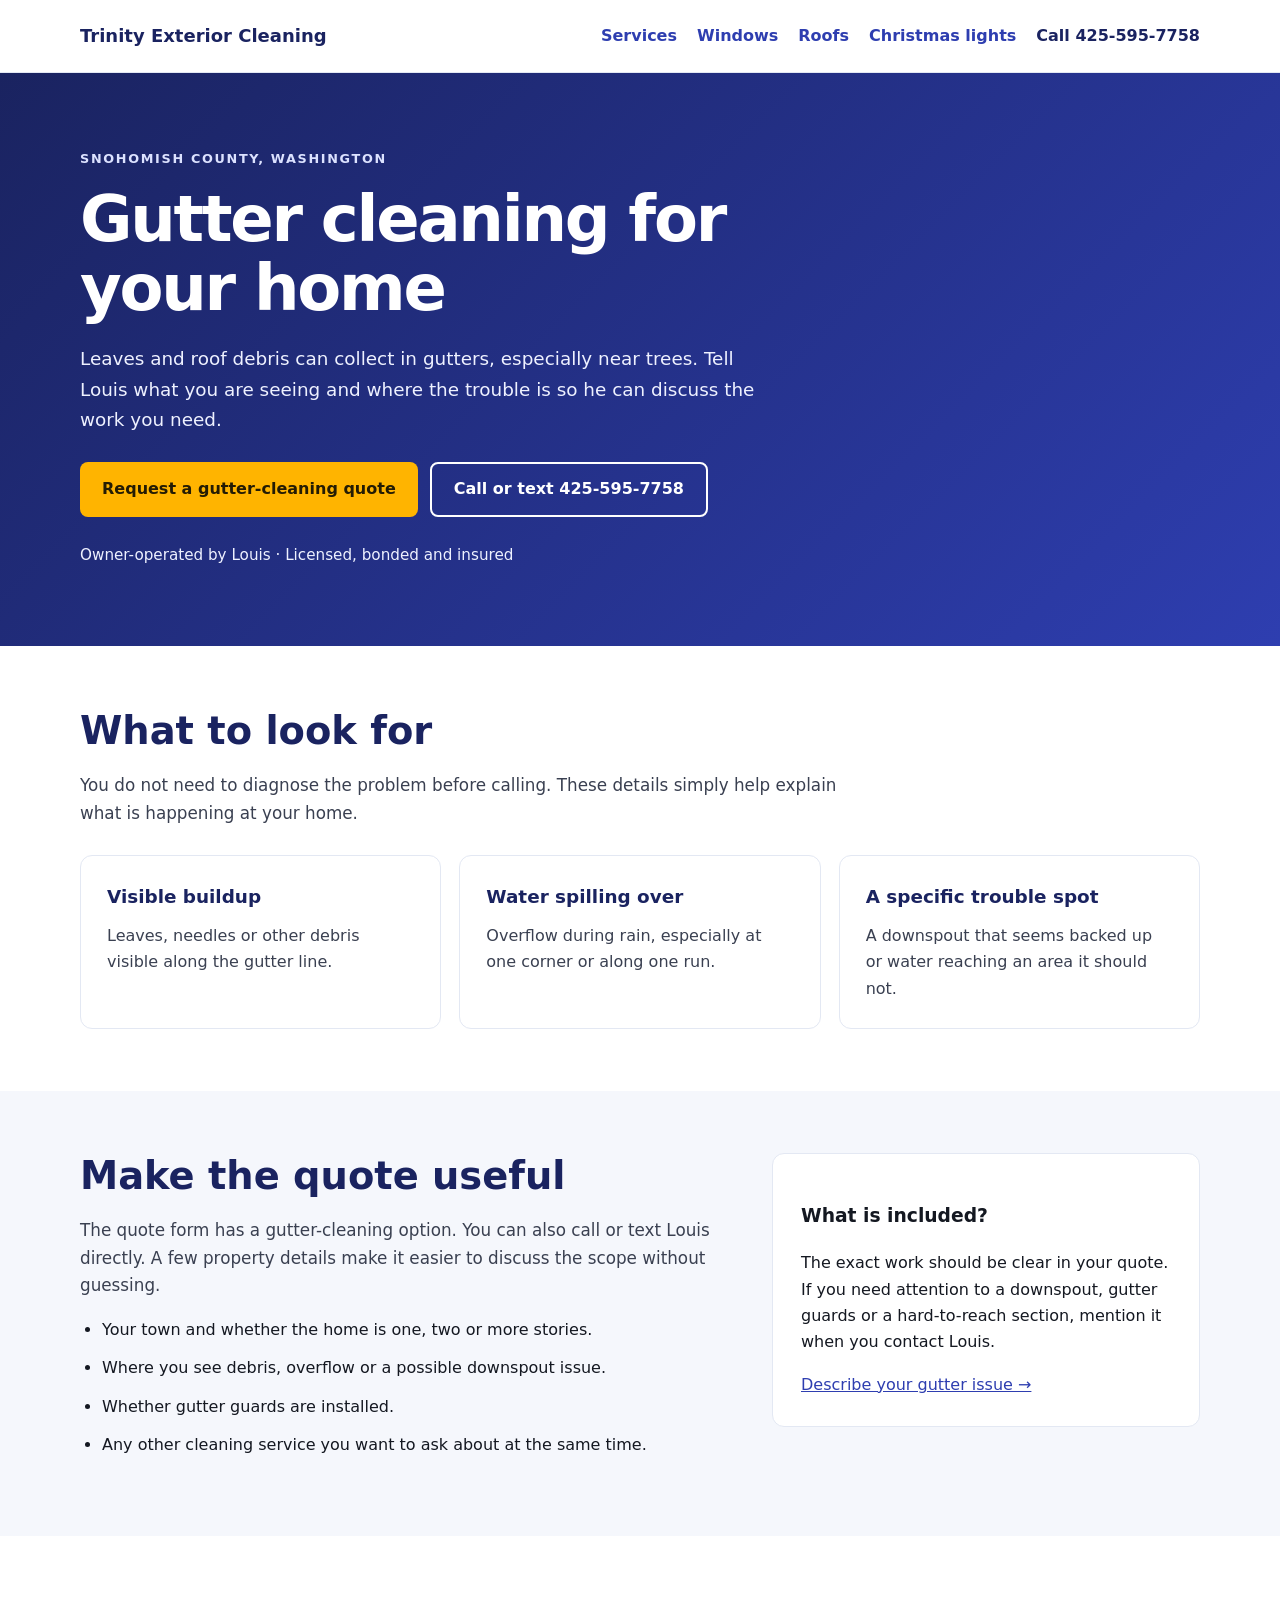
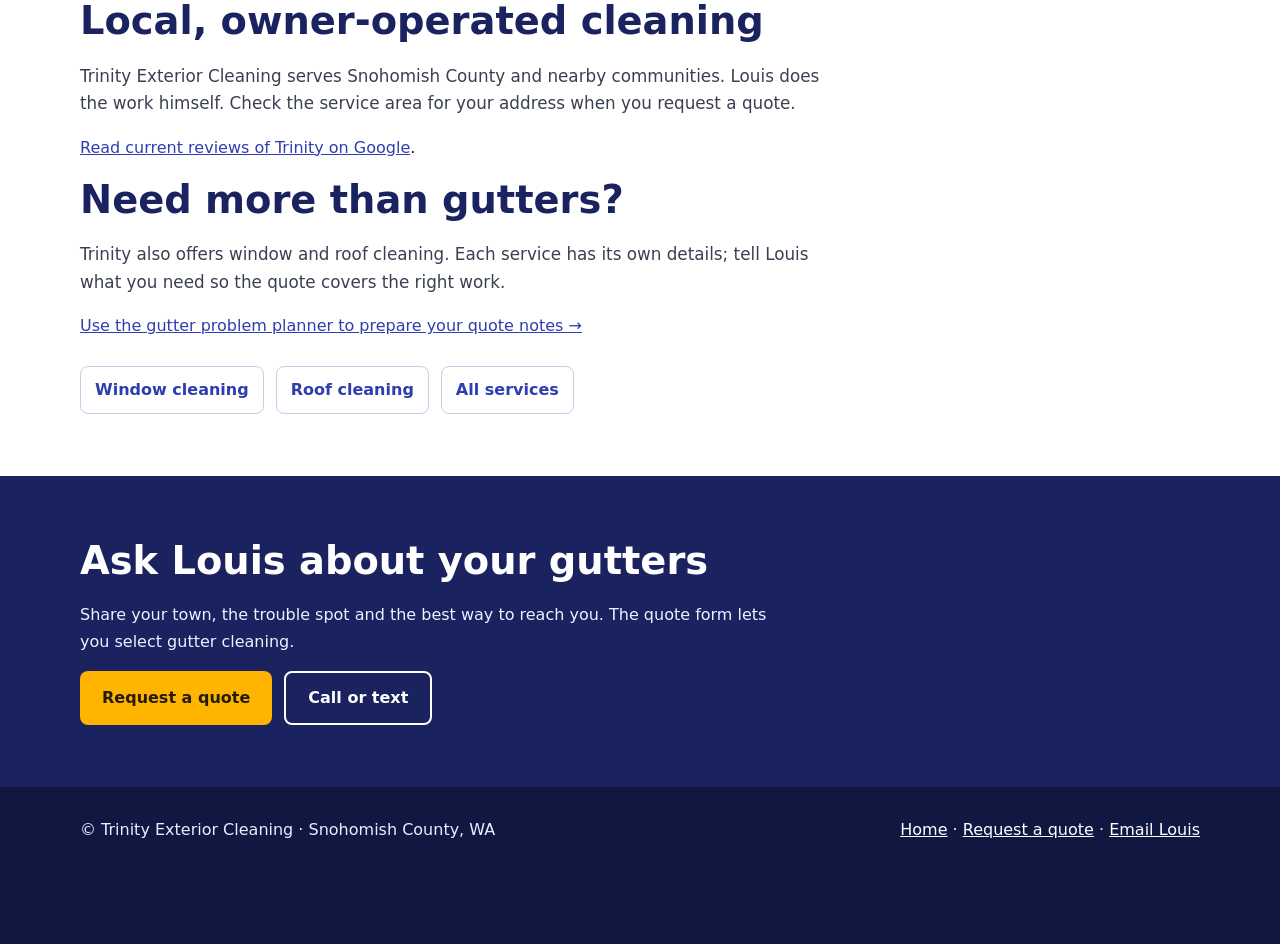
==== gutter-cleaning/index.html @ 8b85e92d "Replace stale Google review aggregates with evergreen wording" ====
<!doctype html>
<html lang="en">
<head>
  <meta charset="utf-8">
  <meta name="viewport" content="width=device-width, initial-scale=1">
  <title>Gutter Cleaning in Snohomish County, WA | Trinity Exterior Cleaning</title>
  <meta name="description" content="Ask Louis at Trinity Exterior Cleaning about gutter cleaning for your Snohomish County home. Owner-operated, licensed, bonded and insured. Call or request a quote.">
  <link rel="canonical" href="https://trinityexteriorco.com/gutter-cleaning/">
  <meta name="robots" content="index,follow,max-image-preview:large,max-snippet:-1,max-video-preview:-1">
  <meta property="og:type" content="website">
  <meta property="og:title" content="Gutter Cleaning in Snohomish County | Trinity Exterior Cleaning">
  <meta property="og:description" content="Gutter cleaning from an owner-operated local business. Tell Louis what is happening at your home and request a quote.">
  <meta property="og:url" content="https://trinityexteriorco.com/gutter-cleaning/">
  <meta name="theme-color" content="#232f8a">
  <style>
    :root{--blue:#2e3eb0;--deep:#1a2360;--ink:#141821;--text:#3a4051;--soft:#f5f7fc;--line:#e3e8f3;--gold:#ffb400}
    *{box-sizing:border-box}html{scroll-behavior:smooth}body{margin:0;color:var(--ink);font:16px/1.65 system-ui,-apple-system,"Segoe UI",sans-serif;background:#fff}a{color:var(--blue)}a:focus-visible{outline:3px solid var(--gold);outline-offset:3px;border-radius:3px}
    .wrap{width:min(1120px,calc(100% - 40px));margin:auto}.top{background:#fff;border-bottom:1px solid var(--line)}.top .wrap{display:flex;align-items:center;justify-content:space-between;gap:24px;min-height:72px}.brand{font-weight:850;font-size:18px;line-height:1.2;color:var(--deep);text-decoration:none}.top nav{display:flex;flex-wrap:wrap;gap:20px;align-items:center}.top nav a{text-decoration:none;font-weight:650}.top nav .call{color:var(--deep)}
    .hero{background:linear-gradient(135deg,var(--deep),var(--blue));color:#fff;padding:72px 0 78px}.eyebrow{font-size:.8rem;letter-spacing:.13em;text-transform:uppercase;font-weight:800;color:#dce2ff}.hero h1{font-size:clamp(2.4rem,5vw,4.5rem);line-height:1.07;max-width:800px;letter-spacing:-.035em;margin:14px 0 22px}.hero p{font-size:1.15rem;max-width:680px;color:#eef1ff;margin:0 0 27px}.actions{display:flex;gap:12px;flex-wrap:wrap}.button{display:inline-flex;align-items:center;justify-content:center;min-height:48px;padding:12px 22px;border-radius:8px;font-weight:800;text-decoration:none;background:var(--gold);color:#241c04}.button.alt{background:transparent;border:2px solid #fff;color:#fff}.trust{display:block;margin-top:26px;color:#eef1ff;font-size:.95rem}
    main section{padding:62px 0}.soft{background:var(--soft)}h2{font-size:clamp(1.7rem,3vw,2.4rem);line-height:1.2;color:var(--deep);margin:0 0 18px}.lead{max-width:760px;font-size:1.05rem;color:var(--text)}.grid{display:grid;grid-template-columns:repeat(3,1fr);gap:18px;margin-top:28px}.card{padding:26px;border:1px solid var(--line);border-radius:12px;background:#fff}.card h3{margin:0 0 10px;color:var(--deep);font-size:1.15rem}.card p{margin:0;color:var(--text)}.list{padding-left:22px;max-width:760px}.list li{margin:12px 0}.split{display:grid;grid-template-columns:1.2fr .8fr;gap:50px;align-items:start}.panel{background:#fff;border:1px solid var(--line);border-radius:12px;padding:28px}.panel p{margin-top:0}.related{display:flex;gap:12px;flex-wrap:wrap;margin-top:26px}.related a{padding:10px 14px;border:1px solid #c6cde8;border-radius:8px;text-decoration:none;font-weight:700}.quote{background:var(--deep);color:#fff}.quote h2{color:#fff}.quote p{color:#eef1ff;max-width:700px}.footer{padding:30px 0 100px;background:#101842;color:#e9edff}.footer a{color:#fff}.footer .wrap{display:flex;gap:18px;justify-content:space-between;flex-wrap:wrap}.mobile-actions{display:none}
    @media(max-width:720px){.top .wrap{align-items:flex-start;flex-direction:column;padding:13px 0;gap:8px}.top nav{gap:12px;font-size:.86rem}.hero{padding:54px 0 64px}.grid,.split{grid-template-columns:1fr}.split{gap:22px}main section{padding:48px 0}.mobile-actions{display:flex;position:fixed;bottom:0;left:0;right:0;z-index:10;gap:8px;padding:9px 12px calc(9px + env(safe-area-inset-bottom));background:#fff;box-shadow:0 -3px 18px #10184222}.mobile-actions a{flex:1;text-align:center;text-decoration:none;font-weight:800;border-radius:7px;padding:12px 8px;min-height:46px;border:2px solid var(--blue)}.mobile-actions a:last-child{color:#fff;background:var(--blue)}}
  </style>
</head>
<body>
  <header class="top"><div class="wrap"><a class="brand" href="/">Trinity Exterior Cleaning</a><nav aria-label="Main navigation"><a href="/#services">Services</a><a href="/window-cleaning/">Windows</a><a href="/roof-cleaning/">Roofs</a><a href="/lights/">Christmas lights</a><a class="call" href="tel:4255957758">Call 425-595-7758</a></nav></div></header>
  <main>
    <section class="hero"><div class="wrap"><span class="eyebrow">Snohomish County, Washington</span><h1>Gutter cleaning for your home</h1><p>Leaves and roof debris can collect in gutters, especially near trees. Tell Louis what you are seeing and where the trouble is so he can discuss the work you need.</p><div class="actions"><a class="button" href="/book/#quote">Request a gutter-cleaning quote</a><a class="button alt" href="tel:4255957758">Call or text 425-595-7758</a></div><span class="trust">Owner-operated by Louis · Licensed, bonded and insured</span></div></section>
    <section><div class="wrap"><h2>What to look for</h2><p class="lead">You do not need to diagnose the problem before calling. These details simply help explain what is happening at your home.</p><div class="grid"><div class="card"><h3>Visible buildup</h3><p>Leaves, needles or other debris visible along the gutter line.</p></div><div class="card"><h3>Water spilling over</h3><p>Overflow during rain, especially at one corner or along one run.</p></div><div class="card"><h3>A specific trouble spot</h3><p>A downspout that seems backed up or water reaching an area it should not.</p></div></div></div></section>
    <section class="soft"><div class="wrap split"><div><h2>Make the quote useful</h2><p class="lead">The quote form has a gutter-cleaning option. You can also call or text Louis directly. A few property details make it easier to discuss the scope without guessing.</p><ul class="list"><li>Your town and whether the home is one, two or more stories.</li><li>Where you see debris, overflow or a possible downspout issue.</li><li>Whether gutter guards are installed.</li><li>Any other cleaning service you want to ask about at the same time.</li></ul></div><div class="panel"><h3>What is included?</h3><p>The exact work should be clear in your quote. If you need attention to a downspout, gutter guards or a hard-to-reach section, mention it when you contact Louis.</p><a href="/book/#quote">Describe your gutter issue →</a></div></div></section>
    <section><div class="wrap"><h2>Local, owner-operated cleaning</h2><p class="lead">Trinity Exterior Cleaning serves Snohomish County and nearby communities. Louis does the work himself. Check the service area for your address when you request a quote.</p><p><a href="https://share.google/9lr3SAAIuRhdXml0r" target="_blank" rel="noopener noreferrer">Read current reviews of Trinity on Google</a>.</p><h2>Need more than gutters?</h2><p class="lead">Trinity also offers window and roof cleaning. Each service has its own details; tell Louis what you need so the quote covers the right work.</p><p><a href="/gutter-help/">Use the gutter problem planner to prepare your quote notes →</a></p><div class="related"><a href="/window-cleaning/">Window cleaning</a><a href="/roof-cleaning/">Roof cleaning</a><a href="/">All services</a></div></div></section>
    <section class="quote"><div class="wrap"><h2>Ask Louis about your gutters</h2><p>Share your town, the trouble spot and the best way to reach you. The quote form lets you select gutter cleaning.</p><div class="actions"><a class="button" href="/book/#quote">Request a quote</a><a class="button alt" href="tel:4255957758">Call or text</a></div></div></section>
  </main>
  <footer class="footer"><div class="wrap"><span>© Trinity Exterior Cleaning · Snohomish County, WA</span><span><a href="/">Home</a> · <a href="/book/">Request a quote</a> · <a href="mailto:louis@trinityexteriorco.com">Email Louis</a></span></div></footer>
  <div class="mobile-actions" aria-label="Contact options"><a href="tel:4255957758">Call or text</a><a href="/book/#quote">Get a quote</a></div>
  <script type="application/ld+json">{"@context":"https://schema.org","@type":"Service","name":"Gutter cleaning","serviceType":"Gutter cleaning","url":"https://trinityexteriorco.com/gutter-cleaning/","areaServed":{"@type":"AdministrativeArea","name":"Snohomish County, WA"},"provider":{"@id":"https://trinityexteriorco.com/#business"}}</script>
</body>
</html>
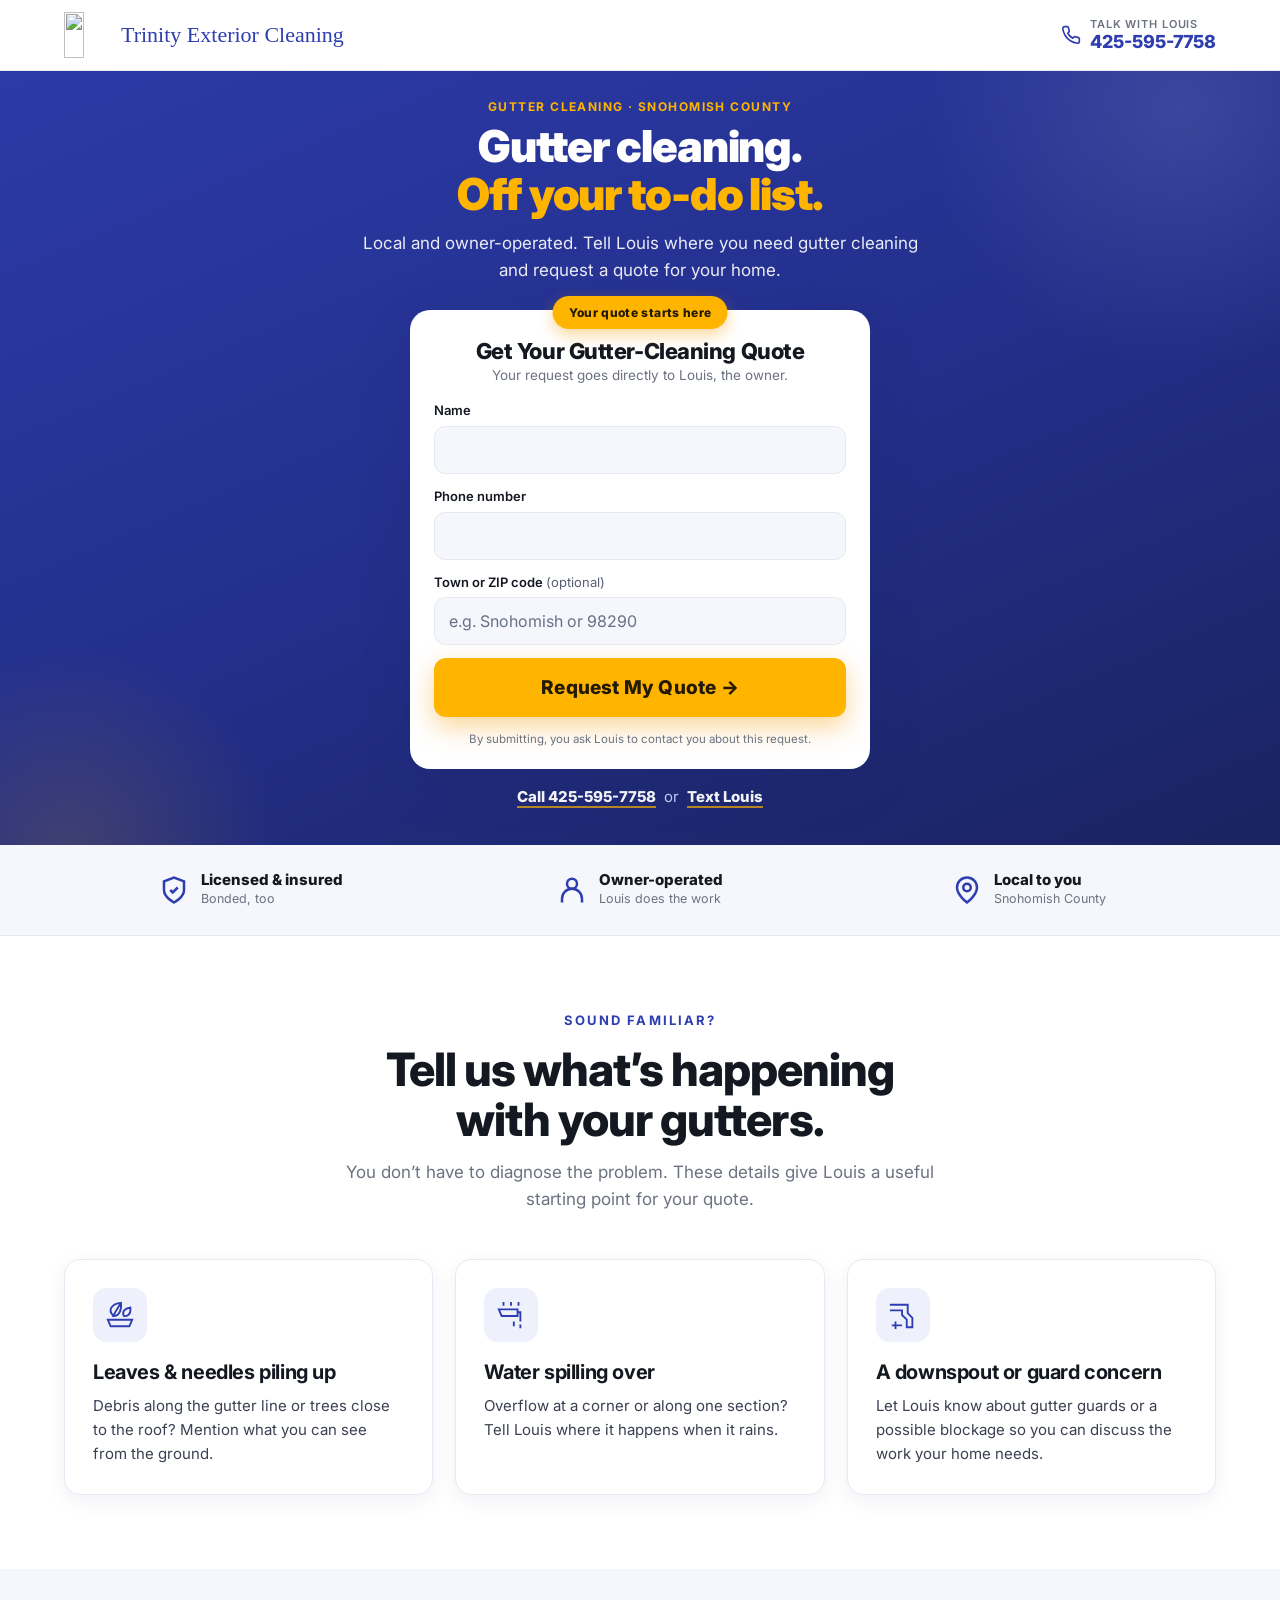
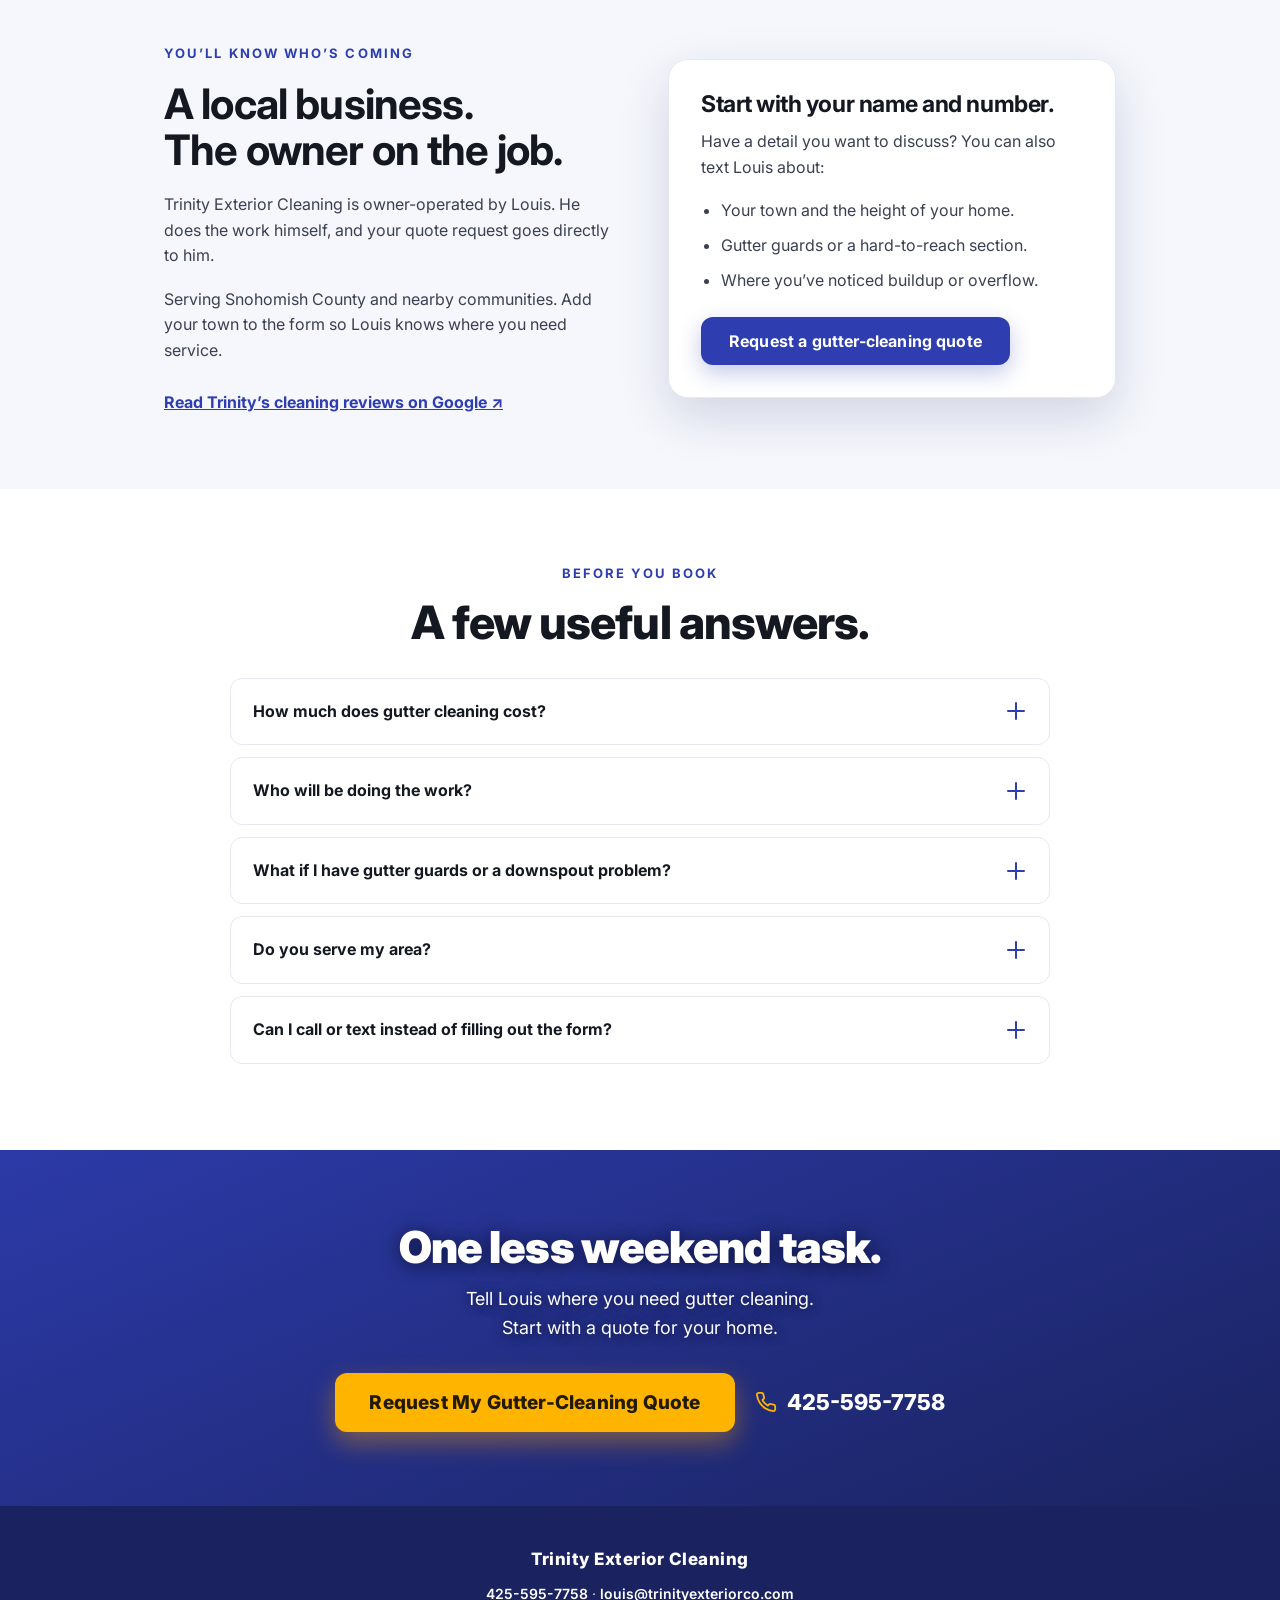
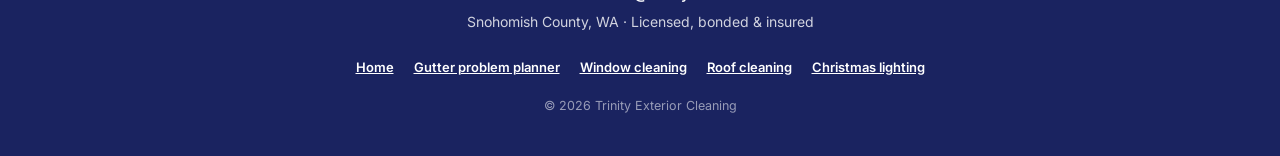
==== commit 2c5f3dc1: "Build gutter cleaning landing page for door hanger QR traffic" ====
--- a/gutter-cleaning/index.html
+++ b/gutter-cleaning/index.html
@@ -1,37 +1,546 @@
-<!doctype html>
+<!DOCTYPE html>
 <html lang="en">
 <head>
-  <meta charset="utf-8">
-  <meta name="viewport" content="width=device-width, initial-scale=1">
-  <title>Gutter Cleaning in Snohomish County, WA | Trinity Exterior Cleaning</title>
-  <meta name="description" content="Ask Louis at Trinity Exterior Cleaning about gutter cleaning for your Snohomish County home. Owner-operated, licensed, bonded and insured. Call or request a quote.">
-  <link rel="canonical" href="https://trinityexteriorco.com/gutter-cleaning/">
-  <meta name="robots" content="index,follow,max-image-preview:large,max-snippet:-1,max-video-preview:-1">
-  <meta property="og:type" content="website">
-  <meta property="og:title" content="Gutter Cleaning in Snohomish County | Trinity Exterior Cleaning">
-  <meta property="og:description" content="Gutter cleaning from an owner-operated local business. Tell Louis what is happening at your home and request a quote.">
-  <meta property="og:url" content="https://trinityexteriorco.com/gutter-cleaning/">
-  <meta name="theme-color" content="#232f8a">
-  <style>
-    :root{--blue:#2e3eb0;--deep:#1a2360;--ink:#141821;--text:#3a4051;--soft:#f5f7fc;--line:#e3e8f3;--gold:#ffb400}
-    *{box-sizing:border-box}html{scroll-behavior:smooth}body{margin:0;color:var(--ink);font:16px/1.65 system-ui,-apple-system,"Segoe UI",sans-serif;background:#fff}a{color:var(--blue)}a:focus-visible{outline:3px solid var(--gold);outline-offset:3px;border-radius:3px}
-    .wrap{width:min(1120px,calc(100% - 40px));margin:auto}.top{background:#fff;border-bottom:1px solid var(--line)}.top .wrap{display:flex;align-items:center;justify-content:space-between;gap:24px;min-height:72px}.brand{font-weight:850;font-size:18px;line-height:1.2;color:var(--deep);text-decoration:none}.top nav{display:flex;flex-wrap:wrap;gap:20px;align-items:center}.top nav a{text-decoration:none;font-weight:650}.top nav .call{color:var(--deep)}
-    .hero{background:linear-gradient(135deg,var(--deep),var(--blue));color:#fff;padding:72px 0 78px}.eyebrow{font-size:.8rem;letter-spacing:.13em;text-transform:uppercase;font-weight:800;color:#dce2ff}.hero h1{font-size:clamp(2.4rem,5vw,4.5rem);line-height:1.07;max-width:800px;letter-spacing:-.035em;margin:14px 0 22px}.hero p{font-size:1.15rem;max-width:680px;color:#eef1ff;margin:0 0 27px}.actions{display:flex;gap:12px;flex-wrap:wrap}.button{display:inline-flex;align-items:center;justify-content:center;min-height:48px;padding:12px 22px;border-radius:8px;font-weight:800;text-decoration:none;background:var(--gold);color:#241c04}.button.alt{background:transparent;border:2px solid #fff;color:#fff}.trust{display:block;margin-top:26px;color:#eef1ff;font-size:.95rem}
-    main section{padding:62px 0}.soft{background:var(--soft)}h2{font-size:clamp(1.7rem,3vw,2.4rem);line-height:1.2;color:var(--deep);margin:0 0 18px}.lead{max-width:760px;font-size:1.05rem;color:var(--text)}.grid{display:grid;grid-template-columns:repeat(3,1fr);gap:18px;margin-top:28px}.card{padding:26px;border:1px solid var(--line);border-radius:12px;background:#fff}.card h3{margin:0 0 10px;color:var(--deep);font-size:1.15rem}.card p{margin:0;color:var(--text)}.list{padding-left:22px;max-width:760px}.list li{margin:12px 0}.split{display:grid;grid-template-columns:1.2fr .8fr;gap:50px;align-items:start}.panel{background:#fff;border:1px solid var(--line);border-radius:12px;padding:28px}.panel p{margin-top:0}.related{display:flex;gap:12px;flex-wrap:wrap;margin-top:26px}.related a{padding:10px 14px;border:1px solid #c6cde8;border-radius:8px;text-decoration:none;font-weight:700}.quote{background:var(--deep);color:#fff}.quote h2{color:#fff}.quote p{color:#eef1ff;max-width:700px}.footer{padding:30px 0 100px;background:#101842;color:#e9edff}.footer a{color:#fff}.footer .wrap{display:flex;gap:18px;justify-content:space-between;flex-wrap:wrap}.mobile-actions{display:none}
-    @media(max-width:720px){.top .wrap{align-items:flex-start;flex-direction:column;padding:13px 0;gap:8px}.top nav{gap:12px;font-size:.86rem}.hero{padding:54px 0 64px}.grid,.split{grid-template-columns:1fr}.split{gap:22px}main section{padding:48px 0}.mobile-actions{display:flex;position:fixed;bottom:0;left:0;right:0;z-index:10;gap:8px;padding:9px 12px calc(9px + env(safe-area-inset-bottom));background:#fff;box-shadow:0 -3px 18px #10184222}.mobile-actions a{flex:1;text-align:center;text-decoration:none;font-weight:800;border-radius:7px;padding:12px 8px;min-height:46px;border:2px solid var(--blue)}.mobile-actions a:last-child{color:#fff;background:var(--blue)}}
-  </style>
+<meta charset="UTF-8">
+<meta name="viewport" content="width=device-width, initial-scale=1.0">
+<title>Gutter Cleaning Snohomish County | Get a Quote | Trinity</title>
+<meta name="description" content="Gutter cleaning in Snohomish County from Louis, the owner of Trinity Exterior Cleaning. Licensed, bonded and insured. Request a quote or call or text 425-595-7758.">
+<link rel="canonical" href="https://trinityexteriorco.com/gutter-cleaning/">
+<meta name="robots" content="index,follow,max-image-preview:large,max-snippet:-1,max-video-preview:-1">
+<meta name="theme-color" content="#232f8a">
+<meta property="og:type" content="website">
+<meta property="og:title" content="Gutter Cleaning in Snohomish County | Trinity">
+<meta property="og:description" content="Request a gutter-cleaning quote directly from Louis. Local, owner-operated, licensed, bonded and insured.">
+<meta property="og:url" content="https://trinityexteriorco.com/gutter-cleaning/">
+<meta property="og:locale" content="en_US">
+<meta name="twitter:card" content="summary">
+<link rel="icon" href="https://i.ibb.co/6cBS7MDL/Chat-GPT-Image-Mar-7-2026-01-53-09-AM.avif">
+<link rel="preconnect" href="https://fonts.googleapis.com">
+<link rel="preconnect" href="https://fonts.gstatic.com" crossorigin>
+<link rel="preconnect" href="https://i.ibb.co" crossorigin>
+<link rel="dns-prefetch" href="https://formsubmit.co">
+<link href="https://fonts.googleapis.com/css2?family=Permanent+Marker&family=Inter:wght@400;500;600;700;800;900&display=swap" rel="stylesheet">
+<style>
+
+:root{
+  --blue:#2e3eb0;
+  --blue-dark:#232f8a;
+  --blue-deep:#1a2360;
+  --accent:#ffb400;        /* high-contrast CTA — draws the eye off the blue */
+  --accent-dark:#f59e0b;
+  --accent-ink:#231a02;
+  --ink:#141821;
+  --text:#3a4051;
+  --muted:#6b7280;
+  --bg:#ffffff;
+  --bg-soft:#f5f7fc;
+  --bg-tint:#eef1fb;
+  --green:#1f9d55;
+  --star:#ffb400;
+  --line:#e6e9f2;
+  --shadow:0 18px 50px rgba(26,35,96,.16);
+}
+
+*{margin:0;padding:0;box-sizing:border-box}
+html{scroll-behavior:smooth}
+body{
+  font-family:'Inter',-apple-system,BlinkMacSystemFont,sans-serif;
+  color:var(--text);
+  background:var(--bg);
+  line-height:1.6;
+  -webkit-font-smoothing:antialiased;
+  overflow-x:hidden;
+}
+img{max-width:100%;display:block}
+a{color:inherit}
+
+.wrap{max-width:1200px;margin:0 auto;padding:0 24px}
+
+h1,h2,h3{color:var(--ink);line-height:1.08;letter-spacing:-.02em}
+h2.h-section{
+  font-size:clamp(30px,4.4vw,46px);
+  font-weight:800;
+  text-align:center;
+  margin-bottom:14px;
+}
+.h-eyebrow{
+  text-align:center;
+  text-transform:uppercase;
+  letter-spacing:.16em;
+  font-size:13px;
+  font-weight:700;
+  color:var(--blue);
+  margin-bottom:14px;
+}
+.h-sub{
+  text-align:center;
+  max-width:640px;
+  margin:0 auto 46px;
+  font-size:17px;
+  color:var(--muted);
+}
+
+/* ---------- buttons ---------- */
+.btn{
+  display:inline-flex;align-items:center;justify-content:center;gap:9px;
+  font-family:inherit;font-weight:800;cursor:pointer;border:none;
+  text-decoration:none;text-align:center;transition:transform .15s ease,box-shadow .2s ease,background .2s ease;
+  border-radius:12px;letter-spacing:.01em;line-height:1;
+}
+.btn-cta{
+  background:var(--accent);color:var(--accent-ink);
+  padding:18px 30px;font-size:18px;
+  box-shadow:0 10px 26px rgba(245,158,11,.42);
+}
+.btn-cta:hover{background:var(--accent-dark);transform:translateY(-2px);box-shadow:0 16px 34px rgba(245,158,11,.5)}
+.btn-cta:active{transform:translateY(0)}
+.btn-blue{background:var(--blue);color:#fff;padding:16px 28px;font-size:16px;box-shadow:0 8px 22px rgba(46,62,176,.28)}
+.btn-blue:hover{background:var(--blue-dark);transform:translateY(-2px)}
+.btn-full{width:100%}
+.btn-lg{padding:20px 34px;font-size:19px}
+
+/* ---------- header ---------- */
+.site-header{
+  position:sticky;top:0;z-index:60;background:rgba(255,255,255,.94);
+  backdrop-filter:saturate(180%) blur(8px);
+  border-bottom:1px solid var(--line);
+}
+.header-inner{display:flex;align-items:center;justify-content:space-between;gap:16px;padding:12px 24px;max-width:1200px;margin:0 auto}
+.logo{display:flex;align-items:center;gap:11px;text-decoration:none}
+.logo img{height:46px;width:auto}
+.logo-text{font-family:'Permanent Marker',cursive;font-size:22px;color:var(--blue);line-height:1}
+.header-phone{display:inline-flex;align-items:center;gap:9px;text-decoration:none;font-weight:800;color:var(--blue);font-size:18px;white-space:nowrap}
+.header-phone svg{width:20px;height:20px}
+.header-phone .lbl{font-size:11px;font-weight:600;color:var(--muted);text-transform:uppercase;letter-spacing:.08em;display:block;line-height:1}
+.header-phone .num-wrap{display:flex;flex-direction:column;gap:3px;line-height:1}
+
+/* ---------- hero ---------- */
+.hero{
+  position:relative;overflow:hidden;color:#fff;
+  background:linear-gradient(157deg,#2c3aa8 0%,#232f8a 52%,#1a2360 100%);
+  padding:42px 0 60px;
+}
+.hero::before,.hero::after{content:"";position:absolute;border-radius:50%;pointer-events:none}
+.hero::before{width:520px;height:520px;top:-220px;right:-160px;background:radial-gradient(circle,rgba(255,255,255,.10),transparent 70%)}
+.hero::after{width:420px;height:420px;bottom:-220px;left:-140px;background:radial-gradient(circle,rgba(255,180,0,.14),transparent 70%)}
+.hero-grid{
+  position:relative;z-index:2;display:grid;grid-template-columns:1.05fr .95fr;gap:48px;align-items:center;
+  max-width:1200px;margin:0 auto;padding:0 24px;
+}
+.hero-kicker{
+  font-size:13px;font-weight:700;text-transform:uppercase;letter-spacing:.16em;
+  color:var(--accent);margin-bottom:10px;
+}
+.hero-badge{
+  display:inline-flex;align-items:center;gap:8px;background:rgba(255,255,255,.12);
+  border:1px solid rgba(255,255,255,.2);padding:8px 15px;border-radius:100px;
+  font-size:12.5px;font-weight:700;letter-spacing:.06em;text-transform:uppercase;margin-bottom:20px;
+}
+.hero h1{
+  color:#fff;font-size:clamp(30px,3.5vw,43px);font-weight:900;letter-spacing:-.025em;margin-bottom:18px;
+}
+.hero h1 .hl{color:var(--accent);white-space:nowrap}
+.h1-br{display:none}
+@media(min-width:800px){.h1-br{display:inline}}
+.hero-lead{font-size:clamp(16px,1.9vw,19px);color:rgba(255,255,255,.9);max-width:540px;margin-bottom:26px}
+.hero-points{list-style:none;display:grid;gap:12px;margin-bottom:28px;max-width:520px}
+.hero-points li{display:flex;align-items:flex-start;gap:11px;font-size:15.5px;color:rgba(255,255,255,.95);font-weight:500}
+.hero-points svg{flex:0 0 auto;width:22px;height:22px;color:var(--accent);margin-top:1px}
+.hero-rating{display:flex;align-items:center;gap:12px;flex-wrap:wrap;margin-bottom:30px}
+.hero-rating .stars{color:var(--star);font-size:19px;letter-spacing:2px}
+.hero-rating .rr{font-size:14px;color:rgba(255,255,255,.85)}
+.hero-rating .rr strong{color:#fff}
+.hero-actions{display:flex;align-items:center;gap:18px;flex-wrap:wrap}
+.hero-call{display:inline-flex;flex-direction:column;text-decoration:none;color:#fff;line-height:1.15}
+.hero-call span{font-size:12px;color:rgba(255,255,255,.7);font-weight:600;text-transform:uppercase;letter-spacing:.08em}
+.hero-call strong{font-size:22px;font-weight:800}
+
+/* centered, form-first hero */
+.hero-inner{position:relative;z-index:2;max-width:800px;margin:0 auto;padding:0 24px;text-align:center}
+.hero-inner .hero-badge{margin-bottom:20px}
+.hero-inner h1{margin-bottom:16px}
+.hero-inner .hero-lead{margin:0 auto 20px;max-width:600px}
+.hero-inner .hero-lead strong{color:#fff}
+.hero-inner .form-card{max-width:480px;margin:0 auto;text-align:left}
+.hero-orcall{margin-top:22px;font-size:15px;color:rgba(255,255,255,.9)}
+.hero-orcall a{color:#fff;font-weight:800;text-decoration:none;white-space:nowrap;border-bottom:2px solid rgba(255,180,0,.7)}
+.hero-orcall a:hover{border-bottom-color:var(--accent)}
+
+/* ---------- lead form card ---------- */
+.form-card{
+  background:#fff;border-radius:20px;box-shadow:var(--shadow);color:var(--text);
+  padding:26px 24px 22px;position:relative;
+}
+.form-card::before{
+  content:"⚡ Free · No obligation";position:absolute;top:-14px;left:50%;transform:translateX(-50%);
+  background:var(--accent);color:var(--accent-ink);font-size:12px;font-weight:800;letter-spacing:.03em;
+  padding:7px 16px;border-radius:100px;white-space:nowrap;box-shadow:0 6px 16px rgba(245,158,11,.4);
+}
+.form-card h2{font-size:23px;font-weight:800;color:var(--ink);text-align:center;margin:4px 0 3px}
+.form-card .fc-sub{text-align:center;font-size:13.5px;line-height:1.45;color:var(--muted);margin-bottom:14px}
+.form-card .fc-stars{color:var(--star);letter-spacing:1px}
+.field{margin-bottom:12px}
+.field label{display:block;font-size:13px;font-weight:600;color:var(--ink);margin-bottom:5px}
+.field input,.field select{
+  width:100%;border:1.5px solid var(--line);border-radius:11px;padding:13px 14px;
+  font-family:inherit;font-size:16px;color:var(--ink);background:var(--bg-soft);
+  transition:border-color .15s ease,box-shadow .15s ease,background .15s ease;
+}
+.field input:focus,.field select:focus{outline:none;border-color:var(--blue);background:#fff;box-shadow:0 0 0 4px rgba(46,62,176,.1)}
+.field select{appearance:none;background-image:url("data:image/svg+xml,%3Csvg xmlns='http://www.w3.org/2000/svg' width='14' height='14' viewBox='0 0 24 24' fill='none' stroke='%236b7280' stroke-width='2.5' stroke-linecap='round' stroke-linejoin='round'%3E%3Cpolyline points='6 9 12 15 18 9'/%3E%3C/svg%3E");background-repeat:no-repeat;background-position:right 14px center;padding-right:40px}
+.form-fine{display:flex;align-items:center;justify-content:center;gap:8px;margin-top:14px;font-size:12.5px;color:var(--muted);text-align:center}
+.form-fine svg{width:15px;height:15px;color:var(--green);flex:0 0 auto}
+.form-status{font-size:14px;margin-top:12px;text-align:center;font-weight:600}
+.form-status.error{color:#c0261a}
+/* success state */
+.form-success{display:none;text-align:center;padding:22px 6px}
+.form-success.show{display:block}
+.form-success .check{width:64px;height:64px;margin:0 auto 16px;border-radius:50%;background:rgba(31,157,85,.12);display:flex;align-items:center;justify-content:center}
+.form-success .check svg{width:34px;height:34px;color:var(--green)}
+.form-success h3{font-size:22px;color:var(--ink);margin-bottom:8px}
+.form-success p{font-size:15px;color:var(--muted);margin-bottom:8px}
+.form-success .sc-call{display:inline-block;margin-top:8px;font-weight:800;color:var(--blue);font-size:20px;text-decoration:none}
+
+/* ---------- clickable service checkmarks ---------- */
+.svc-picker{display:grid;grid-template-columns:1fr 1fr;gap:10px}
+.svc-opt{position:relative}
+.svc-opt input{position:absolute;opacity:0;width:1px;height:1px;pointer-events:none}
+.svc-opt label{
+  display:flex;align-items:center;gap:10px;height:100%;
+  border:1.5px solid var(--line);border-radius:11px;padding:12px 12px;
+  font-size:14.5px;font-weight:600;color:var(--ink);background:var(--bg-soft);
+  cursor:pointer;transition:border-color .15s ease,background .15s ease,box-shadow .15s ease;
+}
+.svc-opt .box{
+  flex:0 0 auto;width:22px;height:22px;border-radius:7px;border:2px solid #c3c9db;background:#fff;
+  display:flex;align-items:center;justify-content:center;transition:all .15s ease;
+}
+.svc-opt .box svg{width:14px;height:14px;color:#fff;opacity:0;transform:scale(.5);transition:all .15s ease}
+.svc-opt input:checked + label{border-color:var(--blue);background:#eef1fb;box-shadow:0 0 0 3px rgba(46,62,176,.12)}
+.svc-opt input:checked + label .box{background:var(--blue);border-color:var(--blue)}
+.svc-opt input:checked + label .box svg{opacity:1;transform:scale(1)}
+.svc-opt input:focus-visible + label{border-color:var(--blue);box-shadow:0 0 0 3px rgba(46,62,176,.18)}
+.svc-full{grid-column:1 / -1}
+
+/* ---------- trust bar ---------- */
+.trustbar{background:var(--bg-soft);border-bottom:1px solid var(--line)}
+.trustbar-inner{display:grid;grid-template-columns:repeat(4,1fr);gap:16px;padding:26px 24px;max-width:1200px;margin:0 auto}
+.trust-item{display:flex;align-items:center;gap:12px;justify-content:center;text-align:left}
+.trust-item svg{width:30px;height:30px;color:var(--blue);flex:0 0 auto}
+.trust-item .t-strong{font-weight:800;color:var(--ink);font-size:15px;line-height:1.2}
+.trust-item .t-small{font-size:12.5px;color:var(--muted)}
+
+/* ---------- sections ---------- */
+section.pad{padding:74px 0}
+.section-soft{background:var(--bg-soft)}
+
+/* services */
+.svc-grid{display:grid;grid-template-columns:repeat(3,1fr);gap:22px}
+.svc-card{background:#fff;border:1px solid var(--line);border-radius:16px;overflow:hidden;display:flex;flex-direction:column;box-shadow:0 6px 22px rgba(26,35,96,.06);transition:transform .22s ease,box-shadow .22s ease}
+.svc-card:hover{transform:translateY(-6px);box-shadow:0 18px 40px rgba(26,35,96,.14)}
+.svc-card img{width:100%;height:190px;object-fit:cover}
+.svc-body{padding:20px 20px 22px;display:flex;flex-direction:column;flex:1}
+.svc-body h3{font-size:19px;font-weight:800;color:var(--ink);margin-bottom:9px}
+.svc-body p{font-size:14.5px;color:var(--text);flex:1;margin-bottom:14px}
+.svc-link{font-weight:700;color:var(--blue);text-decoration:none;font-size:14px;display:inline-flex;align-items:center;gap:6px}
+.svc-link:hover{gap:10px}
+
+/* why-us */
+.why-grid{display:grid;grid-template-columns:repeat(3,1fr);gap:22px}
+.why-item{background:#fff;border:1px solid var(--line);border-radius:14px;padding:26px 24px}
+.why-item .ic{width:46px;height:46px;border-radius:11px;background:var(--bg-tint);display:flex;align-items:center;justify-content:center;margin-bottom:16px}
+.why-item .ic svg{width:24px;height:24px;color:var(--blue)}
+.why-item h3{font-size:18px;font-weight:800;color:var(--ink);margin-bottom:8px}
+.why-item p{font-size:14.5px;color:var(--text)}
+
+/* steps */
+.steps{display:grid;grid-template-columns:repeat(3,1fr);gap:24px;counter-reset:step}
+.step{position:relative;background:#fff;border:1px solid var(--line);border-radius:16px;padding:34px 24px 26px;text-align:center}
+.step .num{counter-increment:step;position:absolute;top:-22px;left:50%;transform:translateX(-50%);width:44px;height:44px;border-radius:50%;background:var(--blue);color:#fff;font-weight:800;font-size:19px;display:flex;align-items:center;justify-content:center;box-shadow:0 8px 18px rgba(46,62,176,.3)}
+.step .num::before{content:counter(step)}
+.step h3{font-size:18px;font-weight:800;color:var(--ink);margin:10px 0 8px}
+.step p{font-size:14.5px;color:var(--text)}
+
+/* guarantee band */
+.guarantee{background:linear-gradient(150deg,#2c3aa8,#1a2360);color:#fff;border-radius:22px;padding:44px 40px;display:flex;align-items:center;gap:30px;box-shadow:var(--shadow)}
+.guarantee .seal{flex:0 0 auto;width:96px;height:96px;border-radius:50%;background:rgba(255,180,0,.16);border:2px solid var(--accent);display:flex;align-items:center;justify-content:center}
+.guarantee .seal svg{width:50px;height:50px;color:var(--accent)}
+.guarantee h2{color:#fff;font-size:clamp(24px,3vw,32px);font-weight:800;margin-bottom:8px}
+.guarantee p{color:rgba(255,255,255,.9);font-size:16px;max-width:640px}
+
+/* reviews */
+.reviews-head{text-align:center;margin-bottom:40px}
+.reviews-badge{display:inline-flex;align-items:center;gap:9px;background:#fff;border:1px solid var(--line);padding:9px 18px;border-radius:100px;font-size:12px;font-weight:700;letter-spacing:.06em;color:var(--muted);margin-bottom:16px;box-shadow:0 4px 14px rgba(26,35,96,.06)}
+.reviews-score{font-size:56px;font-weight:900;color:var(--ink);line-height:1}
+.reviews-stars{color:var(--star);font-size:22px;letter-spacing:4px;margin:6px 0}
+.reviews-count{font-size:14px;color:var(--muted)}
+.reviews-grid{display:grid;grid-template-columns:repeat(3,1fr);gap:18px}
+.review{background:#fff;border:1px solid var(--line);border-radius:14px;padding:22px;box-shadow:0 6px 20px rgba(26,35,96,.05)}
+.review .rs{color:var(--star);font-size:14px;letter-spacing:2px;margin-bottom:12px}
+.review p{font-size:14.5px;font-style:italic;color:var(--text);margin-bottom:16px}
+.review .rn{font-weight:700;color:var(--ink);font-size:14px}
+.review .rl{font-size:12px;color:var(--muted)}
+.reviews-cta{text-align:center;margin-top:34px}
+.reviews-cta a{display:inline-flex;align-items:center;gap:8px;font-weight:700;color:var(--blue);text-decoration:none;font-size:15px}
+
+/* areas */
+.areas-grid{display:flex;flex-wrap:wrap;justify-content:center;gap:11px;max-width:820px;margin:0 auto}
+.areas-grid span,.areas-grid a{background:#fff;border:1.5px solid var(--line);padding:10px 18px;border-radius:100px;font-size:14px;font-weight:600;color:var(--blue);transition:all .18s ease;text-decoration:none}
+.areas-grid span:hover,.areas-grid a:hover{background:var(--blue);color:#fff;border-color:var(--blue);transform:translateY(-2px)}
+
+/* faq */
+.faq{max-width:820px;margin:0 auto}
+.faq details{background:#fff;border:1px solid var(--line);border-radius:12px;margin-bottom:12px;overflow:hidden}
+.faq summary{list-style:none;cursor:pointer;padding:20px 22px;font-weight:700;color:var(--ink);font-size:16px;display:flex;justify-content:space-between;align-items:center;gap:16px}
+.faq summary::-webkit-details-marker{display:none}
+.faq summary .plus{flex:0 0 auto;width:22px;height:22px;position:relative;transition:transform .2s ease}
+.faq summary .plus::before,.faq summary .plus::after{content:"";position:absolute;background:var(--blue);border-radius:2px}
+.faq summary .plus::before{top:10px;left:2px;right:2px;height:2px}
+.faq summary .plus::after{left:10px;top:2px;bottom:2px;width:2px;transition:transform .2s ease}
+.faq details[open] summary .plus::after{transform:scaleY(0)}
+.faq details[open] summary .plus{transform:rotate(90deg)}
+.faq .faq-body{padding:0 22px 20px;font-size:15px;color:var(--text)}
+
+/* final cta */
+.final{background:linear-gradient(157deg,#2c3aa8,#1a2360);color:#fff;text-align:center}
+.final h2{color:#fff;font-size:clamp(28px,4vw,44px);font-weight:900;margin-bottom:14px;text-shadow:0 2px 18px rgba(8,12,40,.8)}
+.final p{color:#fff;font-size:18px;max-width:560px;margin:0 auto 30px;text-shadow:0 1px 12px rgba(8,12,40,.85)}
+.final-actions{display:flex;align-items:center;justify-content:center;gap:20px;flex-wrap:wrap}
+.final-call{color:#fff;text-decoration:none;font-weight:800;font-size:22px;display:inline-flex;align-items:center;gap:10px}
+.final-call svg{width:22px;height:22px;color:var(--accent)}
+
+/* footer */
+.footer{background:var(--blue-deep);color:rgba(255,255,255,.8);padding:40px 24px;text-align:center;font-size:14px}
+.footer .f-name{font-weight:800;color:#fff;font-size:17px;letter-spacing:.03em;margin-bottom:10px}
+.footer a{color:#fff;text-decoration:none;font-weight:600}
+.footer .f-row{margin:6px 0}
+.footer .f-fine{margin-top:14px;font-size:12.5px;color:rgba(255,255,255,.55)}
+
+/* sticky mobile bar */
+.sticky-cta{position:fixed;left:0;right:0;bottom:0;z-index:80;display:none;gap:10px;padding:10px 12px calc(10px + env(safe-area-inset-bottom));background:#fff;border-top:1px solid var(--line);box-shadow:0 -6px 20px rgba(26,35,96,.1)}
+.sticky-cta a{flex:1;display:flex;align-items:center;justify-content:center;gap:8px;padding:15px;border-radius:12px;text-decoration:none;font-weight:800;font-size:16px}
+.sticky-cta .sc-call{border:2px solid var(--blue);color:var(--blue)}
+.sticky-cta .sc-quote{flex:1.4;background:var(--accent);color:var(--accent-ink);box-shadow:0 6px 16px rgba(245,158,11,.4)}
+.sticky-cta svg{width:19px;height:19px}
+
+/* reveal animation — only hides when JS is present (progressive enhancement) */
+.js .reveal{opacity:0;transform:translateY(22px);transition:opacity .6s ease,transform .6s ease}
+.js .reveal.in{opacity:1;transform:none}
+
+/* ---------- responsive ---------- */
+@media (max-width:960px){
+  .hero-grid{grid-template-columns:1fr;gap:34px}
+  .form-card{order:2}
+  .svc-grid{grid-template-columns:repeat(2,1fr)}
+  .why-grid{grid-template-columns:1fr 1fr}
+  .steps{grid-template-columns:1fr}
+  .step{padding-top:30px}
+  .reviews-grid{grid-template-columns:1fr 1fr}
+  .trustbar-inner{grid-template-columns:1fr 1fr;gap:20px}
+  .guarantee{flex-direction:column;text-align:center;padding:36px 28px}
+}
+@media (max-width:680px){
+  section.pad{padding:56px 0}
+  .header-inner{padding:8px 18px}
+  .header-phone .num-wrap{display:none}
+  .header-phone{padding:10px;border:2px solid var(--blue);border-radius:11px}
+  .logo img{height:36px}
+  .logo-text{font-size:18px}
+  .hero{padding:12px 0 34px}
+  .hero-badge{margin-bottom:10px;font-size:11.5px;padding:7px 12px}
+  .hero-inner h1{font-size:28px;margin-bottom:8px}
+  .hero-kicker{font-size:11.5px;letter-spacing:.14em;margin-bottom:5px}
+  .hero-inner .hero-lead{margin-bottom:14px;font-size:15px}
+  .form-card{padding:20px 16px 16px}
+  .form-card .fc-sub{margin-bottom:10px}
+  .field{margin-bottom:9px}
+  .field input,.field select{padding:10px 12px}
+  .btn-lg{padding:16px 26px;font-size:18px}
+  .svc-grid{grid-template-columns:1fr}
+  .why-grid{grid-template-columns:1fr}
+  .reviews-grid{grid-template-columns:1fr}
+  .trustbar-inner{grid-template-columns:1fr 1fr;gap:16px}
+  .trust-item{flex-direction:column;text-align:center;gap:8px}
+  .sticky-cta.show{display:flex}
+  body{padding-bottom:78px}
+  .hero-actions .btn-cta{width:100%}
+  .svc-picker{gap:8px}
+  .svc-opt label{padding:10px 9px;gap:8px;font-size:13.5px;line-height:1.25}
+  .svc-opt .box{width:20px;height:20px;border-radius:6px}
+}
+@media (prefers-reduced-motion:reduce){
+  *{scroll-behavior:auto!important}
+  .js .reveal{opacity:1;transform:none;transition:none}
+}
+
+/* Gutter campaign: same form-first layout as /lights/, built for QR visitors. */
+.form-card::before{content:"Your quote starts here"}
+.hero{padding:26px 0 36px}.hero-inner{max-width:850px}
+.hero-inner h1{font-size:clamp(29px,4vw,44px);margin-bottom:12px}
+.hero-inner .hero-lead{font-size:17px;max-width:560px;margin-bottom:25px}
+.hero-kicker{font-size:12px;letter-spacing:.12em;margin-bottom:7px}
+.hero-inner .form-card{max-width:460px}.form-card h2{font-size:22px}
+.hero-orcall{margin-top:16px}.hero-orcall .or{margin:0 8px;color:#cbd2ff}
+.trustbar-inner{grid-template-columns:repeat(3,1fr)}
+.form-success[hidden]{display:none}.form-success:not([hidden]){display:block}
+.form-success h2{margin:10px 0 12px}.form-success p{margin-bottom:12px}
+.form-status:empty{display:none}.form-status.error{margin-top:12px}
+.form-fine{line-height:1.4;text-align:center;font-size:11.5px}
+.field .optional{font-weight:400;color:#596073}.field input::placeholder{color:#687085;opacity:1}
+.btn:disabled{opacity:.7;cursor:wait;transform:none}
+.quote-town{margin-bottom:13px}.honeypot{position:absolute;left:-10000px;top:auto;width:1px;height:1px;overflow:hidden}
+.service-card{padding:28px}.service-card .ic{width:54px;height:54px;color:var(--blue);background:var(--bg-tint);border-radius:14px;padding:12px;margin-bottom:20px}
+.service-card .ic svg{width:100%;height:100%}.service-card h3{font-size:20px;margin-bottom:10px}.service-card p{font-size:15px}
+.owner-panel{display:grid;grid-template-columns:1fr 1fr;gap:56px;align-items:center;max-width:1000px;margin:auto}
+.owner-panel .h-eyebrow,.owner-panel h2{text-align:left}.owner-panel h2{font-size:clamp(30px,4vw,42px);margin-bottom:20px}
+.owner-panel p{margin-bottom:18px}.owner-note{background:#fff;border:1px solid var(--line);border-radius:20px;padding:32px;box-shadow:var(--shadow)}
+.owner-note h3{font-size:23px;margin-bottom:12px}.owner-note a{font-weight:700;color:var(--blue)}
+.owner-note ul{padding-left:20px;margin:14px 0 24px}.owner-note li{margin:9px 0}
+.reviews-link{display:inline-block;font-weight:700;color:var(--blue);margin-top:8px}
+.footer-links{margin-top:18px;font-size:13px}.footer-links a{display:inline-block;margin:5px 10px;text-decoration:underline}
+.sticky-cta .sc-quote{flex:1.35}.sticky-cta a{padding:13px 8px;font-size:15px}.sticky-cta .sc-text{border:2px solid var(--blue);color:var(--blue)}
+#quote{scroll-margin-top:100px}a:focus-visible,button:focus-visible,summary:focus-visible{outline:3px solid var(--accent);outline-offset:4px}
+.skip-link{position:fixed;top:8px;left:8px;z-index:100;background:#fff;color:var(--blue);padding:12px;transform:translateY(-160%)}.skip-link:focus{transform:none}
+@media(max-width:680px){
+  .header-inner{gap:10px}.logo{gap:8px}.logo-text{font-size:17px}.header-phone{padding:8px}.header-phone .num-wrap{display:none}
+  .hero{padding:15px 0 26px}.hero-inner{padding:0 18px}.hero-kicker{font-size:10px;letter-spacing:.1em}
+  .hero-inner h1{font-size:29px;line-height:1.08;margin-bottom:9px}.hero-inner h1 .hl{white-space:normal}
+  .hero-inner .hero-lead{font-size:14px;line-height:1.45;margin-bottom:24px;max-width:330px}
+  .form-card{padding:17px 17px 16px}.form-card h2{font-size:21px}.form-card .fc-sub{font-size:12px;margin-bottom:11px}
+  .field{margin-bottom:9px}.field label{font-size:12px;margin-bottom:4px}.field input{padding:9px 12px;min-height:43px}
+  .btn-lg{padding:16px 18px;font-size:17px}.form-fine{margin-top:10px}.hero-orcall{font-size:14px;margin-top:15px}
+  .trustbar-inner{grid-template-columns:repeat(3,1fr);padding:21px 12px;gap:9px}.trust-item svg{width:25px;height:25px}
+  .trust-item .t-strong{font-size:12px}.trust-item .t-small{font-size:11px;line-height:1.3;margin-top:3px}
+  .svc-grid{grid-template-columns:1fr}.owner-panel{grid-template-columns:1fr;gap:22px}.owner-note{padding:25px}
+  .final-actions .btn{width:100%}.wrap{padding:0 20px}.h-sub{font-size:16px;margin-bottom:30px}
+}
+@media(max-width:360px){.logo-text{font-size:15px}.logo img{height:32px}.hero-inner h1{font-size:27px}.hero-orcall .or{margin:0 4px}}
+</style>
 </head>
 <body>
-  <header class="top"><div class="wrap"><a class="brand" href="/">Trinity Exterior Cleaning</a><nav aria-label="Main navigation"><a href="/#services">Services</a><a href="/window-cleaning/">Windows</a><a href="/roof-cleaning/">Roofs</a><a href="/lights/">Christmas lights</a><a class="call" href="tel:4255957758">Call 425-595-7758</a></nav></div></header>
-  <main>
-    <section class="hero"><div class="wrap"><span class="eyebrow">Snohomish County, Washington</span><h1>Gutter cleaning for your home</h1><p>Leaves and roof debris can collect in gutters, especially near trees. Tell Louis what you are seeing and where the trouble is so he can discuss the work you need.</p><div class="actions"><a class="button" href="/book/#quote">Request a gutter-cleaning quote</a><a class="button alt" href="tel:4255957758">Call or text 425-595-7758</a></div><span class="trust">Owner-operated by Louis · Licensed, bonded and insured</span></div></section>
-    <section><div class="wrap"><h2>What to look for</h2><p class="lead">You do not need to diagnose the problem before calling. These details simply help explain what is happening at your home.</p><div class="grid"><div class="card"><h3>Visible buildup</h3><p>Leaves, needles or other debris visible along the gutter line.</p></div><div class="card"><h3>Water spilling over</h3><p>Overflow during rain, especially at one corner or along one run.</p></div><div class="card"><h3>A specific trouble spot</h3><p>A downspout that seems backed up or water reaching an area it should not.</p></div></div></div></section>
-    <section class="soft"><div class="wrap split"><div><h2>Make the quote useful</h2><p class="lead">The quote form has a gutter-cleaning option. You can also call or text Louis directly. A few property details make it easier to discuss the scope without guessing.</p><ul class="list"><li>Your town and whether the home is one, two or more stories.</li><li>Where you see debris, overflow or a possible downspout issue.</li><li>Whether gutter guards are installed.</li><li>Any other cleaning service you want to ask about at the same time.</li></ul></div><div class="panel"><h3>What is included?</h3><p>The exact work should be clear in your quote. If you need attention to a downspout, gutter guards or a hard-to-reach section, mention it when you contact Louis.</p><a href="/book/#quote">Describe your gutter issue →</a></div></div></section>
-    <section><div class="wrap"><h2>Local, owner-operated cleaning</h2><p class="lead">Trinity Exterior Cleaning serves Snohomish County and nearby communities. Louis does the work himself. Check the service area for your address when you request a quote.</p><p><a href="https://share.google/9lr3SAAIuRhdXml0r" target="_blank" rel="noopener noreferrer">Read current reviews of Trinity on Google</a>.</p><h2>Need more than gutters?</h2><p class="lead">Trinity also offers window and roof cleaning. Each service has its own details; tell Louis what you need so the quote covers the right work.</p><p><a href="/gutter-help/">Use the gutter problem planner to prepare your quote notes →</a></p><div class="related"><a href="/window-cleaning/">Window cleaning</a><a href="/roof-cleaning/">Roof cleaning</a><a href="/">All services</a></div></div></section>
-    <section class="quote"><div class="wrap"><h2>Ask Louis about your gutters</h2><p>Share your town, the trouble spot and the best way to reach you. The quote form lets you select gutter cleaning.</p><div class="actions"><a class="button" href="/book/#quote">Request a quote</a><a class="button alt" href="tel:4255957758">Call or text</a></div></div></section>
-  </main>
-  <footer class="footer"><div class="wrap"><span>© Trinity Exterior Cleaning · Snohomish County, WA</span><span><a href="/">Home</a> · <a href="/book/">Request a quote</a> · <a href="mailto:louis@trinityexteriorco.com">Email Louis</a></span></div></footer>
-  <div class="mobile-actions" aria-label="Contact options"><a href="tel:4255957758">Call or text</a><a href="/book/#quote">Get a quote</a></div>
-  <script type="application/ld+json">{"@context":"https://schema.org","@type":"Service","name":"Gutter cleaning","serviceType":"Gutter cleaning","url":"https://trinityexteriorco.com/gutter-cleaning/","areaServed":{"@type":"AdministrativeArea","name":"Snohomish County, WA"},"provider":{"@id":"https://trinityexteriorco.com/#business"}}</script>
+<a class="skip-link" href="#main">Skip to content</a>
+<header class="site-header"><div class="header-inner">
+  <a href="/" class="logo" aria-label="Trinity Exterior Cleaning home"><img src="https://i.ibb.co/6cBS7MDL/Chat-GPT-Image-Mar-7-2026-01-53-09-AM.avif" alt="" width="46" height="46"><span class="logo-text">Trinity Exterior Cleaning</span></a>
+  <a href="tel:4255957758" class="header-phone" aria-label="Call Louis at 425-595-7758" data-contact="call"><svg viewBox="0 0 24 24" fill="none" stroke="currentColor" stroke-width="2" stroke-linecap="round" stroke-linejoin="round" aria-hidden="true"><path d="M22 16.92v3a2 2 0 0 1-2.18 2 19.79 19.79 0 0 1-8.63-3.07 19.5 19.5 0 0 1-6-6 19.79 19.79 0 0 1-3.07-8.67A2 2 0 0 1 4.11 2h3a2 2 0 0 1 2 1.72 12.84 12.84 0 0 0 .7 2.81 2 2 0 0 1-.45 2.11L8.09 9.91a16 16 0 0 0 6 6l1.27-1.27a2 2 0 0 1 2.11-.45 12.84 12.84 0 0 0 2.81.7A2 2 0 0 1 22 16.92z"/></svg><span class="num-wrap"><span class="lbl">Talk with Louis</span><span>425-595-7758</span></span></a>
+</div></header>
+<main id="main">
+<section class="hero" aria-labelledby="hero-title"><div class="hero-inner">
+  <p class="hero-kicker">Gutter cleaning · Snohomish County</p>
+  <h1 id="hero-title">Gutter cleaning.<br><span class="hl">Off your to-do list.</span></h1>
+  <p class="hero-lead">Local and owner-operated. Tell Louis where you need gutter cleaning and request a quote for your home.</p>
+  <div class="form-card" id="quote">
+    <form id="quoteForm" action="https://formsubmit.co/louisroymiller@gmail.com" method="POST">
+      <h2>Get Your Gutter-Cleaning Quote</h2>
+      <p class="fc-sub">Your request goes directly to Louis, the owner.</p>
+      <input type="hidden" name="_subject" value="New Gutter Cleaning Request — /gutter-cleaning/">
+      <input type="hidden" name="_captcha" value="false">
+      <input type="hidden" name="_template" value="table">
+      <input type="hidden" name="Service" value="Gutter cleaning">
+      <input type="hidden" name="source" value="Gutter Cleaning Landing Page (/gutter-cleaning/)">
+      <input type="hidden" name="utm_source" value="">
+      <input type="hidden" name="utm_medium" value="">
+      <input type="hidden" name="utm_campaign" value="">
+      <input type="hidden" name="utm_content" value="">
+      <div class="honeypot" aria-hidden="true"><input type="text" name="_honey" tabindex="-1" autocomplete="off" aria-label="Leave this field empty"></div>
+      <div class="field"><label for="name">Name</label><input type="text" id="name" name="name" autocomplete="name" maxlength="100" required></div>
+      <div class="field"><label for="phone">Phone number</label><input type="tel" id="phone" name="phone" autocomplete="tel" inputmode="tel" maxlength="40" required></div>
+      <div class="field quote-town"><label for="town">Town or ZIP code <span class="optional">(optional)</span></label><input type="text" id="town" name="town" autocomplete="address-level2" maxlength="100" placeholder="e.g. Snohomish or 98290"></div>
+      <button type="submit" class="btn btn-cta btn-full btn-lg">Request My Quote →</button>
+      <p class="form-fine">By submitting, you ask Louis to contact you about this request.</p>
+      <p class="form-status" id="formStatus" role="status" aria-live="polite"></p>
+    </form>
+    <div class="form-success" id="formSuccess" tabindex="-1" role="status" hidden>
+      <div class="check" aria-hidden="true">✓</div><h2>Request received. Thank you!</h2>
+      <p>Louis has your gutter-cleaning request.</p><p>Want to add details about your home?</p>
+      <a href="sms:4255957758" class="sc-call" data-contact="text">Text Louis at 425-595-7758</a>
+    </div>
+  </div>
+  <p class="hero-orcall"><a href="tel:4255957758" data-contact="call">Call 425-595-7758</a><span class="or">or</span><a href="sms:4255957758" data-contact="text">Text Louis</a></p>
+</div></section>
+<section class="trustbar" aria-label="About Trinity"><div class="trustbar-inner">
+  <div class="trust-item"><svg viewBox="0 0 24 24" fill="none" stroke="currentColor" stroke-width="2" aria-hidden="true"><path d="M12 22s8-4 8-10V5l-8-3-8 3v7c0 6 8 10 8 10z"/><path d="m9 12 2 2 4-4"/></svg><div><div class="t-strong">Licensed &amp; insured</div><div class="t-small">Bonded, too</div></div></div>
+  <div class="trust-item"><svg viewBox="0 0 24 24" fill="none" stroke="currentColor" stroke-width="2" aria-hidden="true"><circle cx="12" cy="7" r="4"/><path d="M4 22v-3a8 8 0 0 1 16 0v3"/></svg><div><div class="t-strong">Owner-operated</div><div class="t-small">Louis does the work</div></div></div>
+  <div class="trust-item"><svg viewBox="0 0 24 24" fill="none" stroke="currentColor" stroke-width="2" aria-hidden="true"><path d="M20 10c0 6-8 12-8 12S4 16 4 10a8 8 0 0 1 16 0z"/><circle cx="12" cy="10" r="3"/></svg><div><div class="t-strong">Local to you</div><div class="t-small">Snohomish County</div></div></div>
+</div></section>
+<section class="pad"><div class="wrap">
+  <p class="h-eyebrow">Sound familiar?</p><h2 class="h-section">Tell us what’s happening<br>with your gutters.</h2>
+  <p class="h-sub">You don’t have to diagnose the problem. These details give Louis a useful starting point for your quote.</p>
+  <div class="svc-grid">
+    <article class="svc-card service-card"><div class="ic"><svg viewBox="0 0 32 32" fill="none" stroke="currentColor" stroke-width="2" aria-hidden="true"><path d="M3 21h26l-3 7H6zM9 17C2 10 8 4 17 3c1 8-2 14-8 14ZM8 18l9-15M20 17c-2-5 1-8 7-9 1 6-2 10-7 9Z"/></svg></div><h3>Leaves &amp; needles piling up</h3><p>Debris along the gutter line or trees close to the roof? Mention what you can see from the ground.</p></article>
+    <article class="svc-card service-card"><div class="ic"><svg viewBox="0 0 32 32" fill="none" stroke="currentColor" stroke-width="2" aria-hidden="true"><path d="M3 10h20v7H6l-3-7ZM23 13h3v10M8 2v4M16 2v4M24 2v4M26 26v4M19 23v5"/></svg></div><h3>Water spilling over</h3><p>Overflow at a corner or along one section? Tell Louis where it happens when it rains.</p></article>
+    <article class="svc-card service-card"><div class="ic"><svg viewBox="0 0 32 32" fill="none" stroke="currentColor" stroke-width="2" aria-hidden="true"><path d="M2 5h19v9l5 5v10h-6v-8l-5-5V11H2M4 27h11M8 23v8"/></svg></div><h3>A downspout or guard concern</h3><p>Let Louis know about gutter guards or a possible blockage so you can discuss the work your home needs.</p></article>
+  </div>
+</div></section>
+<section class="pad section-soft"><div class="wrap owner-panel">
+  <div><p class="h-eyebrow">You’ll know who’s coming</p><h2>A local business.<br>The owner on the job.</h2><p>Trinity Exterior Cleaning is owner-operated by Louis. He does the work himself, and your quote request goes directly to him.</p><p>Serving Snohomish County and nearby communities. Add your town to the form so Louis knows where you need service.</p><a class="reviews-link" href="https://share.google/9lr3SAAIuRhdXml0r" target="_blank" rel="noopener noreferrer">Read Trinity’s cleaning reviews on Google ↗</a></div>
+  <div class="owner-note"><h3>Start with your name and number.</h3><p>Have a detail you want to discuss? You can also text Louis about:</p><ul><li>Your town and the height of your home.</li><li>Gutter guards or a hard-to-reach section.</li><li>Where you’ve noticed buildup or overflow.</li></ul><a href="#quote" class="btn btn-blue" style="color:#fff">Request a gutter-cleaning quote</a></div>
+</div></section>
+<section class="pad"><div class="wrap"><p class="h-eyebrow">Before you book</p><h2 class="h-section">A few useful answers.</h2><div class="faq" style="margin-top:30px"><details><summary>How much does gutter cleaning cost?<span class="plus" aria-hidden="true"></span></summary><div class="faq-body">Request a quote for your home. Tell Louis your town and mention anything you want him to consider, such as gutter guards or a hard-to-reach section.</div></details>
+<details><summary>Who will be doing the work?<span class="plus" aria-hidden="true"></span></summary><div class="faq-body">Louis, the owner, does the work himself. Trinity Exterior Cleaning is licensed, bonded and insured.</div></details>
+<details><summary>What if I have gutter guards or a downspout problem?<span class="plus" aria-hidden="true"></span></summary><div class="faq-body">Mention it when you talk with Louis. He can discuss the work you need so the scope is clear before you book.</div></details>
+<details><summary>Do you serve my area?<span class="plus" aria-hidden="true"></span></summary><div class="faq-body">Trinity serves Snohomish County and nearby communities. Include your town in the form or text your address to Louis to check service for your home.</div></details>
+<details><summary>Can I call or text instead of filling out the form?<span class="plus" aria-hidden="true"></span></summary><div class="faq-body">Yes. Call or text 425-595-7758 to discuss your gutter-cleaning request directly with Louis.</div></details></div></div></section>
+<section class="pad final"><div class="wrap"><h2>One less weekend task.</h2><p>Tell Louis where you need gutter cleaning.<br>Start with a quote for your home.</p><div class="final-actions"><a href="#quote" class="btn btn-cta btn-lg">Request My Gutter-Cleaning Quote</a><a href="tel:4255957758" class="final-call" data-contact="call"><svg viewBox="0 0 24 24" fill="none" stroke="currentColor" stroke-width="2" stroke-linecap="round" stroke-linejoin="round" aria-hidden="true"><path d="M22 16.92v3a2 2 0 0 1-2.18 2 19.79 19.79 0 0 1-8.63-3.07 19.5 19.5 0 0 1-6-6 19.79 19.79 0 0 1-3.07-8.67A2 2 0 0 1 4.11 2h3a2 2 0 0 1 2 1.72 12.84 12.84 0 0 0 .7 2.81 2 2 0 0 1-.45 2.11L8.09 9.91a16 16 0 0 0 6 6l1.27-1.27a2 2 0 0 1 2.11-.45 12.84 12.84 0 0 0 2.81.7A2 2 0 0 1 22 16.92z"/></svg>425-595-7758</a></div></div></section>
+</main>
+<footer class="footer"><div class="f-name">Trinity Exterior Cleaning</div><div class="f-row"><a href="tel:4255957758" data-contact="call">425-595-7758</a> · <a href="mailto:louis@trinityexteriorco.com">louis@trinityexteriorco.com</a></div><div class="f-row">Snohomish County, WA · Licensed, bonded &amp; insured</div><nav class="footer-links" aria-label="More from Trinity"><a href="/">Home</a><a href="/gutter-help/">Gutter problem planner</a><a href="/window-cleaning/">Window cleaning</a><a href="/roof-cleaning/">Roof cleaning</a><a href="/lights/">Christmas lighting</a></nav><div class="f-fine">© 2026 Trinity Exterior Cleaning</div></footer>
+<div class="sticky-cta" role="navigation" aria-label="Quick contact"><a href="tel:4255957758" class="sc-call" data-contact="call">Call</a><a href="sms:4255957758" class="sc-text" data-contact="text">Text</a><a href="#quote" class="sc-quote">Get My Quote</a></div>
+<script type="application/ld+json">{"@context":"https://schema.org","@type":"Service","@id":"https://trinityexteriorco.com/gutter-cleaning/#service","name":"Gutter cleaning","serviceType":"Residential gutter cleaning","url":"https://trinityexteriorco.com/gutter-cleaning/","areaServed":{"@type":"AdministrativeArea","name":"Snohomish County, WA"},"provider":{"@type":"HomeAndConstructionBusiness","@id":"https://trinityexteriorco.com/#business","name":"Trinity Exterior Cleaning","url":"https://trinityexteriorco.com/","telephone":"+1-425-595-7758","email":"louis@trinityexteriorco.com"}}</script>
+<script>
+(function(){
+  'use strict';
+  var form=document.getElementById('quoteForm');
+  var status=document.getElementById('formStatus');
+  var success=document.getElementById('formSuccess');
+  var phone=document.getElementById('phone');
+  var name=document.getElementById('name');
+  var params=new URLSearchParams(location.search);
+  var campaignKeys=['utm_source','utm_medium','utm_campaign','utm_content'];
+  campaignKeys.forEach(function(key){form.elements.namedItem(key).value=(params.get(key)||'').slice(0,150);});
+  // The QR uses explicit UTM values; ordinary organic visits keep a neutral source.
+  if(params.get('utm_source')==='door_hanger'){
+    form.elements.namedItem('source').value='Gutter cleaning door hanger QR (/gutter-cleaning/)';
+  }
+  function track(kind){
+    // No personal details or form values enter analytics. Events are ready for a site tag.
+    try{(window.dataLayer=window.dataLayer||[]).push({event:'gutter_'+kind,service:'gutter_cleaning'});}catch(e){}
+  }
+  document.querySelectorAll('[data-contact]').forEach(function(el){el.addEventListener('click',function(){track(el.getAttribute('data-contact'));});});
+  name.addEventListener('input',function(){name.setCustomValidity('');});
+  phone.addEventListener('input',function(){phone.setCustomValidity('');});
+  form.addEventListener('submit',async function(event){
+    event.preventDefault();
+    if(form.dataset.sending==='true')return;
+    name.setCustomValidity(name.value.trim()?'':'Please enter your name.');
+    var digits=phone.value.replace(/\D/g,'');
+    phone.setCustomValidity(/^[+()\d\s.\-]+$/.test(phone.value) && digits.length>=10 && digits.length<=15 ? '' : 'Please enter a phone number with 10 to 15 digits.');
+    if(!form.reportValidity())return;
+    var button=form.querySelector('[type="submit"]');
+    var label=button.textContent;
+    form.dataset.sending='true';button.disabled=true;button.textContent='Sending…';
+    status.className='form-status';status.textContent='';
+    var controller=new AbortController();
+    var timeout=setTimeout(function(){controller.abort();},15000);
+    try{
+      var response=await fetch('https://formsubmit.co/ajax/louisroymiller@gmail.com',{
+        method:'POST',body:new FormData(form),headers:{Accept:'application/json'},signal:controller.signal
+      });
+      var result=await response.json();
+      if(!response.ok || !(result.success===true || result.success==='true'))throw new Error('Submission not confirmed');
+      form.hidden=true;success.hidden=false;success.focus();track('quote_submitted');
+      if(history.replaceState)history.replaceState(null,'',location.pathname+location.search+'#thank-you');
+    }catch(error){
+      status.textContent='Your request could not be confirmed. Please call or text 425-595-7758, or try again.';
+      status.className='form-status error';button.disabled=false;button.textContent=label;
+      delete form.dataset.sending;
+    }finally{clearTimeout(timeout);}
+  });
+  var bar=document.querySelector('.sticky-cta');
+  var hero=document.querySelector('.hero');
+  if('IntersectionObserver' in window){
+    var observer=new IntersectionObserver(function(entries){bar.classList.toggle('show',!entries[0].isIntersecting);});
+    observer.observe(hero);
+  }
+})();
+</script>
 </body>
 </html>
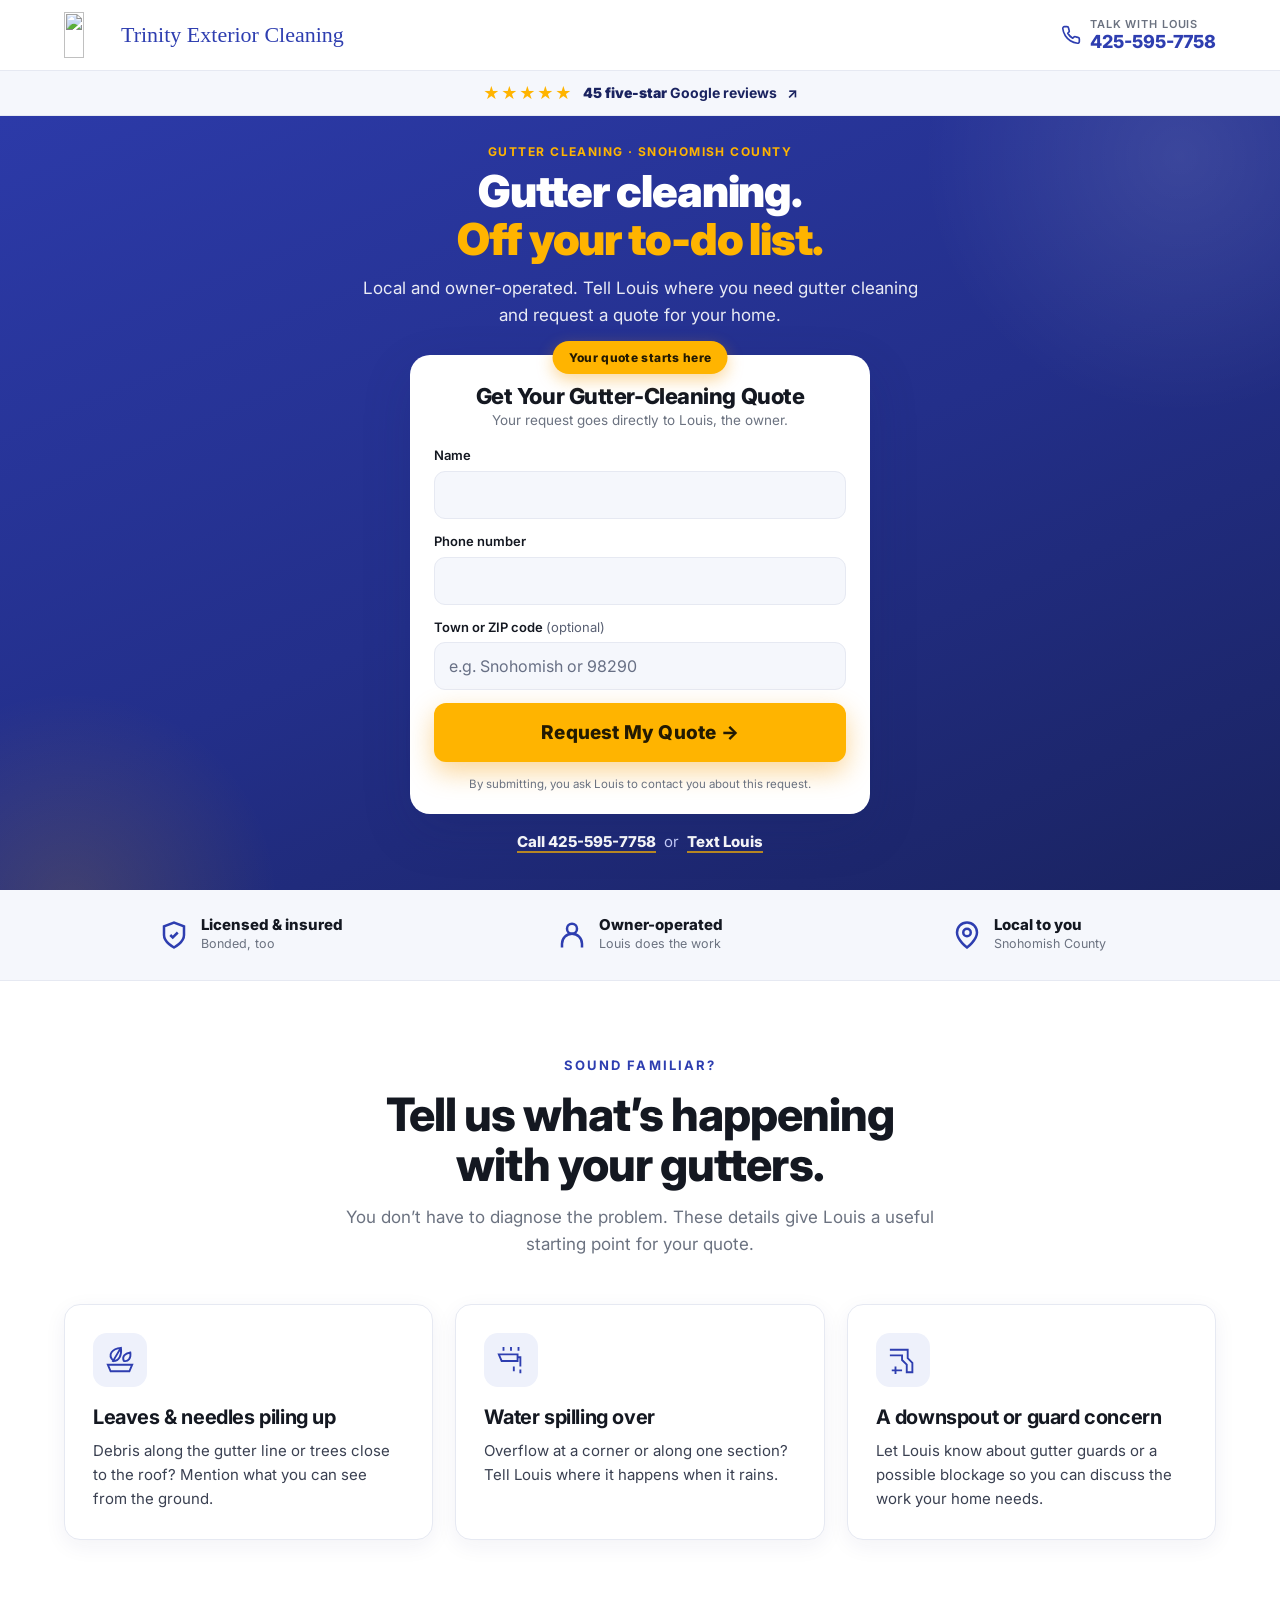
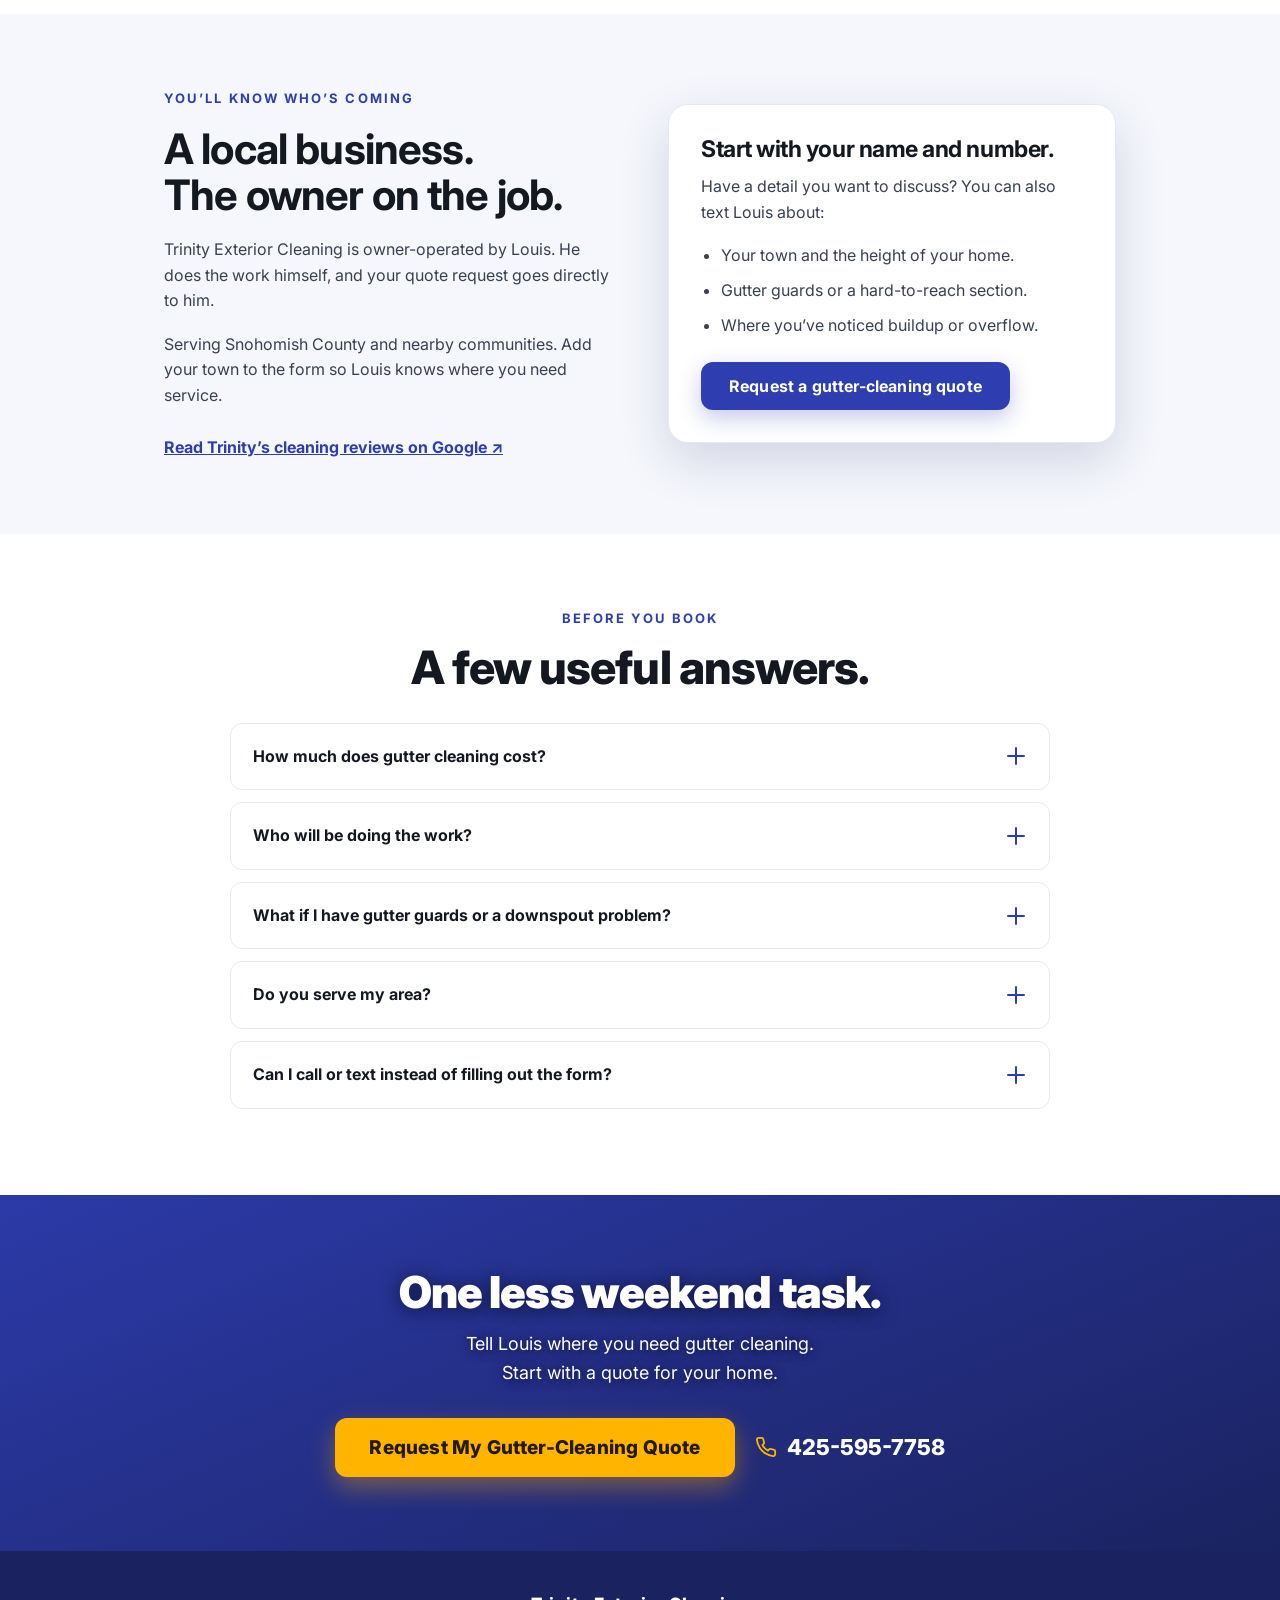
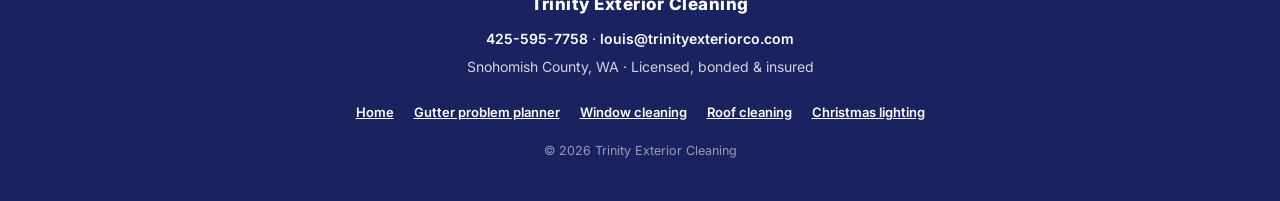
==== commit 0d1b410e: "Add Google reviews banner to gutter landing page" ====
--- a/gutter-cleaning/index.html
+++ b/gutter-cleaning/index.html
@@ -401,9 +401,14 @@
 .sticky-cta .sc-quote{flex:1.35}.sticky-cta a{padding:13px 8px;font-size:15px}.sticky-cta .sc-text{border:2px solid var(--blue);color:var(--blue)}
 #quote{scroll-margin-top:100px}a:focus-visible,button:focus-visible,summary:focus-visible{outline:3px solid var(--accent);outline-offset:4px}
 .skip-link{position:fixed;top:8px;left:8px;z-index:100;background:#fff;color:var(--blue);padding:12px;transform:translateY(-160%)}.skip-link:focus{transform:none}
+.review-banner{background:var(--bg-soft);border-bottom:1px solid var(--line);text-align:center}
+.review-banner a{display:flex;align-items:center;justify-content:center;gap:10px;min-height:44px;padding:8px 16px;color:var(--blue-deep);text-decoration:none;font-size:14px;font-weight:700;line-height:1.25}
+.review-banner .stars{color:var(--star);font-size:16px;letter-spacing:1px;white-space:nowrap}
+.review-banner strong{font-weight:900}.review-banner a:hover{text-decoration:underline;text-underline-offset:3px}
 @media(max-width:680px){
   .header-inner{gap:10px}.logo{gap:8px}.logo-text{font-size:17px}.header-phone{padding:8px}.header-phone .num-wrap{display:none}
-  .hero{padding:15px 0 26px}.hero-inner{padding:0 18px}.hero-kicker{font-size:10px;letter-spacing:.1em}
+  .hero{padding:7px 0 26px}.hero-inner{padding:0 18px}.hero-kicker{font-size:10px;letter-spacing:.1em}
+  .review-banner a{font-size:12px;gap:8px;padding:8px 12px}.review-banner .stars{font-size:14px}
   .hero-inner h1{font-size:29px;line-height:1.08;margin-bottom:9px}.hero-inner h1 .hl{white-space:normal}
   .hero-inner .hero-lead{font-size:14px;line-height:1.45;margin-bottom:24px;max-width:330px}
   .form-card{padding:17px 17px 16px}.form-card h2{font-size:21px}.form-card .fc-sub{font-size:12px;margin-bottom:11px}
@@ -423,6 +428,7 @@
   <a href="/" class="logo" aria-label="Trinity Exterior Cleaning home"><img src="https://i.ibb.co/6cBS7MDL/Chat-GPT-Image-Mar-7-2026-01-53-09-AM.avif" alt="" width="46" height="46"><span class="logo-text">Trinity Exterior Cleaning</span></a>
   <a href="tel:4255957758" class="header-phone" aria-label="Call Louis at 425-595-7758" data-contact="call"><svg viewBox="0 0 24 24" fill="none" stroke="currentColor" stroke-width="2" stroke-linecap="round" stroke-linejoin="round" aria-hidden="true"><path d="M22 16.92v3a2 2 0 0 1-2.18 2 19.79 19.79 0 0 1-8.63-3.07 19.5 19.5 0 0 1-6-6 19.79 19.79 0 0 1-3.07-8.67A2 2 0 0 1 4.11 2h3a2 2 0 0 1 2 1.72 12.84 12.84 0 0 0 .7 2.81 2 2 0 0 1-.45 2.11L8.09 9.91a16 16 0 0 0 6 6l1.27-1.27a2 2 0 0 1 2.11-.45 12.84 12.84 0 0 0 2.81.7A2 2 0 0 1 22 16.92z"/></svg><span class="num-wrap"><span class="lbl">Talk with Louis</span><span>425-595-7758</span></span></a>
 </div></header>
+<aside class="review-banner" aria-label="Google reviews"><a href="https://share.google/9lr3SAAIuRhdXml0r" target="_blank" rel="noopener noreferrer"><span class="stars" aria-hidden="true">★★★★★</span><span><strong>45 five-star</strong> Google reviews</span><span aria-hidden="true">↗</span></a></aside>
 <main id="main">
 <section class="hero" aria-labelledby="hero-title"><div class="hero-inner">
   <p class="hero-kicker">Gutter cleaning · Snohomish County</p>
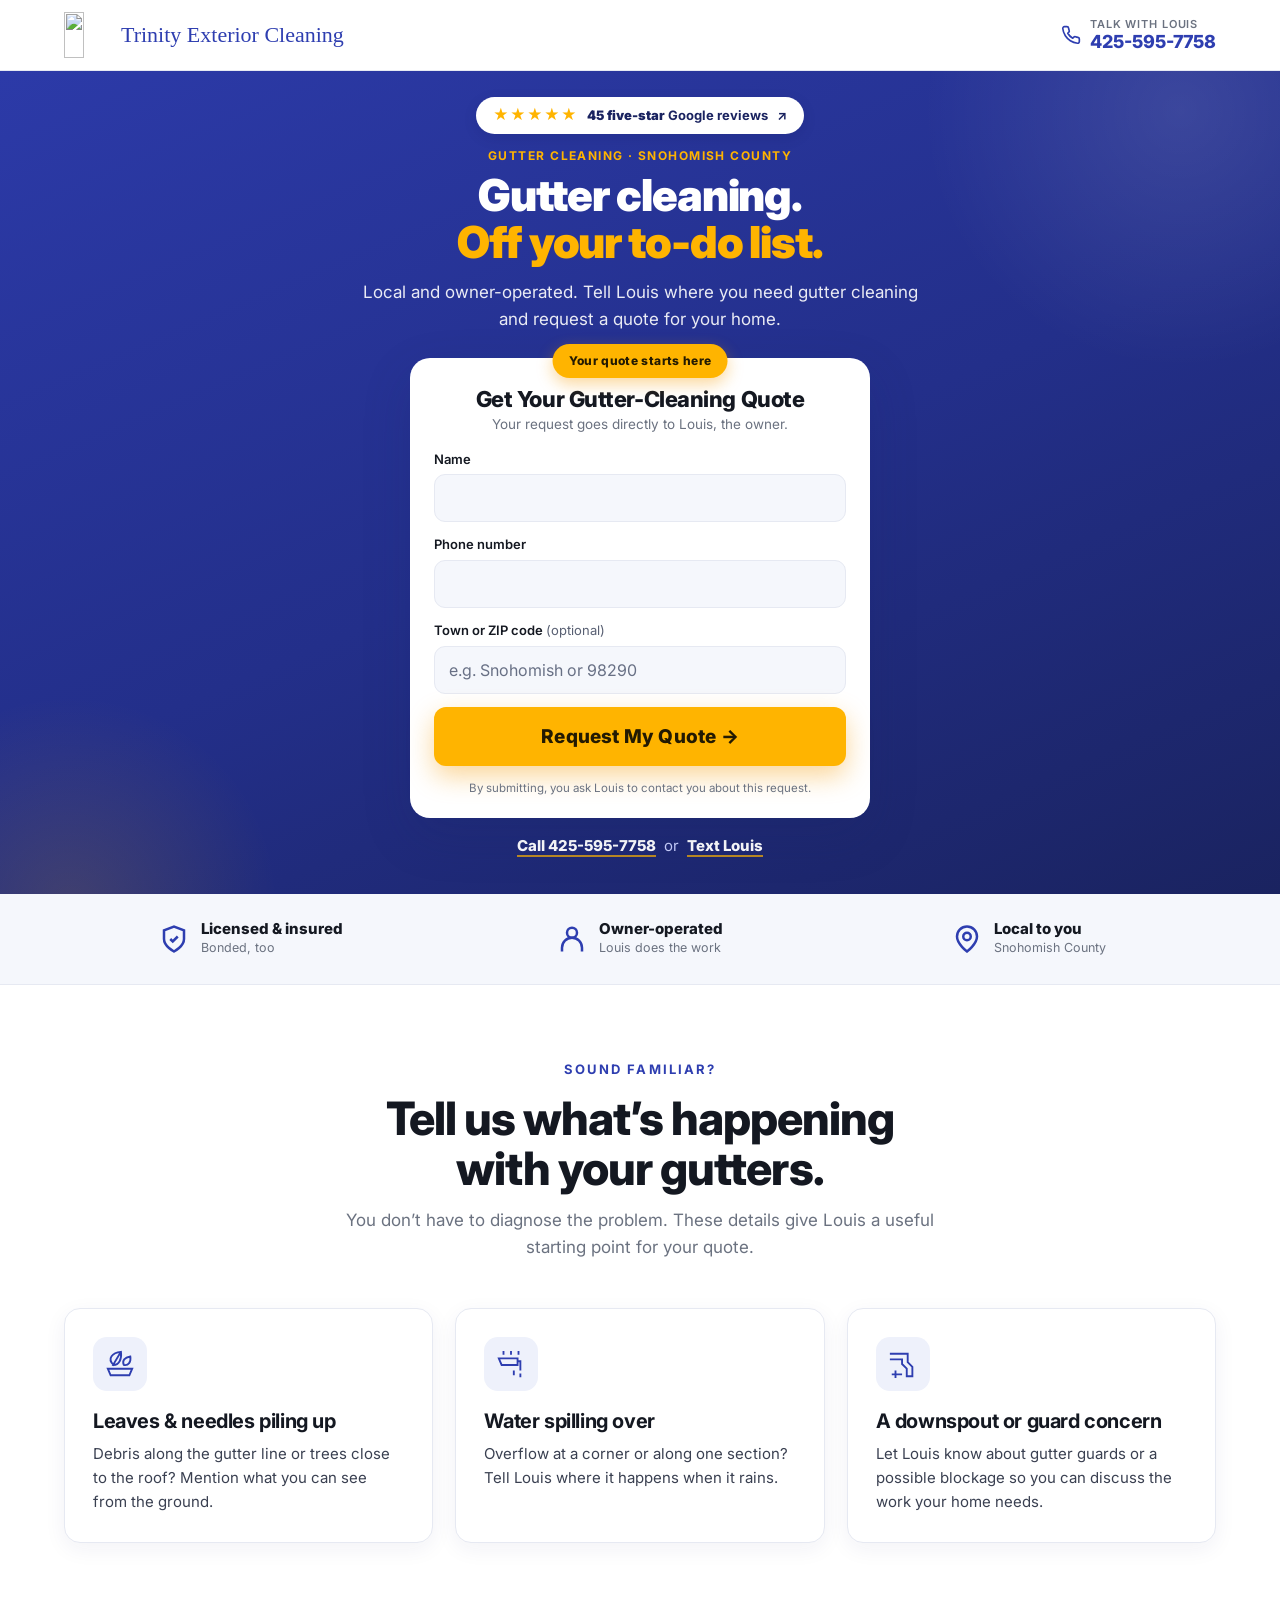
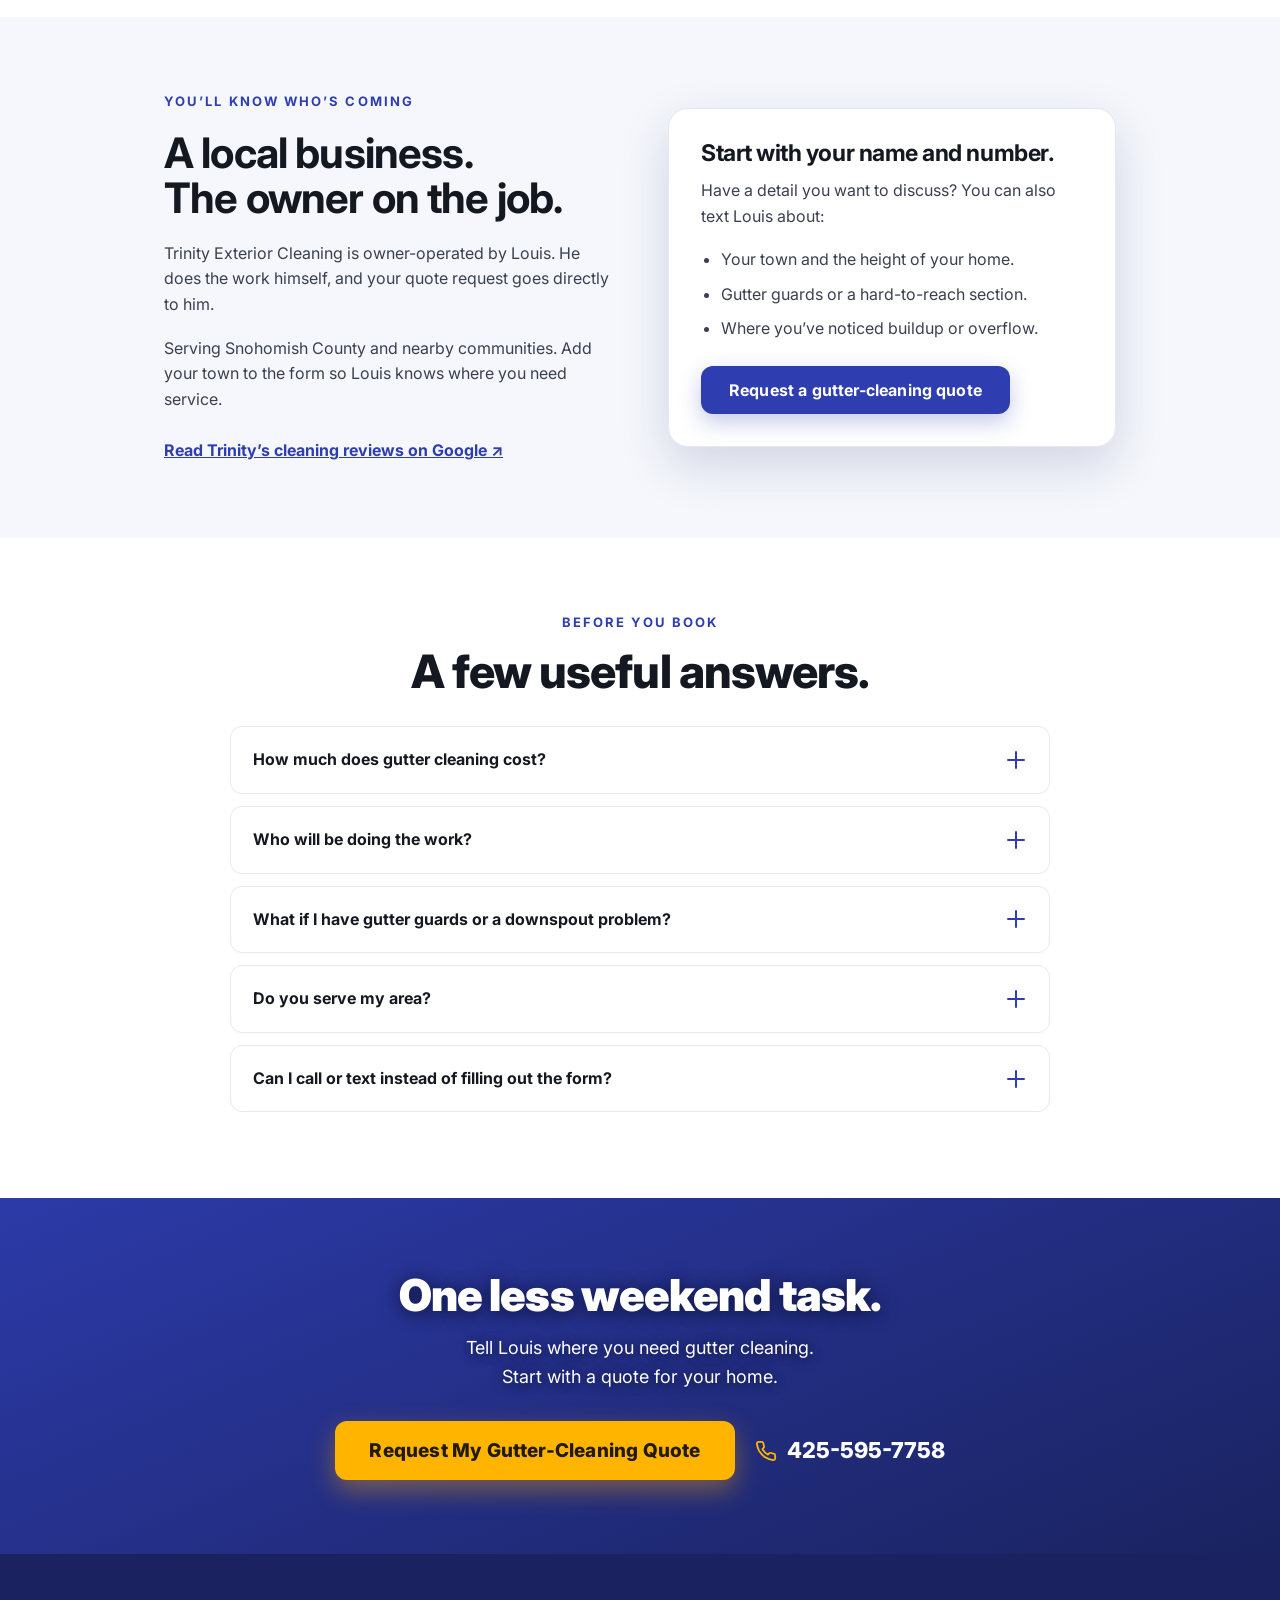
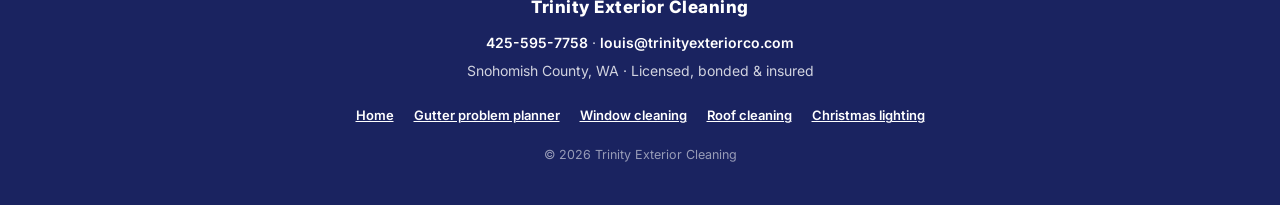
==== commit 03ff52dd: "Display gutter page Google reviews in a clean pill" ====
--- a/gutter-cleaning/index.html
+++ b/gutter-cleaning/index.html
@@ -401,14 +401,13 @@
 .sticky-cta .sc-quote{flex:1.35}.sticky-cta a{padding:13px 8px;font-size:15px}.sticky-cta .sc-text{border:2px solid var(--blue);color:var(--blue)}
 #quote{scroll-margin-top:100px}a:focus-visible,button:focus-visible,summary:focus-visible{outline:3px solid var(--accent);outline-offset:4px}
 .skip-link{position:fixed;top:8px;left:8px;z-index:100;background:#fff;color:var(--blue);padding:12px;transform:translateY(-160%)}.skip-link:focus{transform:none}
-.review-banner{background:var(--bg-soft);border-bottom:1px solid var(--line);text-align:center}
-.review-banner a{display:flex;align-items:center;justify-content:center;gap:10px;min-height:44px;padding:8px 16px;color:var(--blue-deep);text-decoration:none;font-size:14px;font-weight:700;line-height:1.25}
-.review-banner .stars{color:var(--star);font-size:16px;letter-spacing:1px;white-space:nowrap}
-.review-banner strong{font-weight:900}.review-banner a:hover{text-decoration:underline;text-underline-offset:3px}
+.review-bubble{display:inline-flex;align-items:center;justify-content:center;gap:9px;min-height:36px;margin:0 auto 12px;padding:8px 16px;background:#fff;border:1px solid rgba(255,255,255,.7);border-radius:999px;box-shadow:0 4px 14px rgba(10,17,64,.12);color:var(--blue-deep);text-decoration:none;font-size:13px;font-weight:700;line-height:1.25}
+.review-bubble .stars{color:var(--star);font-size:15px;letter-spacing:1px;white-space:nowrap}
+.review-bubble strong{font-weight:900}.review-bubble:hover{text-decoration:underline;text-underline-offset:3px}
 @media(max-width:680px){
   .header-inner{gap:10px}.logo{gap:8px}.logo-text{font-size:17px}.header-phone{padding:8px}.header-phone .num-wrap{display:none}
   .hero{padding:7px 0 26px}.hero-inner{padding:0 18px}.hero-kicker{font-size:10px;letter-spacing:.1em}
-  .review-banner a{font-size:12px;gap:8px;padding:8px 12px}.review-banner .stars{font-size:14px}
+  .review-bubble{font-size:12px;gap:8px;margin-bottom:8px;padding:8px 12px}.review-bubble .stars{font-size:14px}
   .hero-inner h1{font-size:29px;line-height:1.08;margin-bottom:9px}.hero-inner h1 .hl{white-space:normal}
   .hero-inner .hero-lead{font-size:14px;line-height:1.45;margin-bottom:24px;max-width:330px}
   .form-card{padding:17px 17px 16px}.form-card h2{font-size:21px}.form-card .fc-sub{font-size:12px;margin-bottom:11px}
@@ -428,9 +427,9 @@
   <a href="/" class="logo" aria-label="Trinity Exterior Cleaning home"><img src="https://i.ibb.co/6cBS7MDL/Chat-GPT-Image-Mar-7-2026-01-53-09-AM.avif" alt="" width="46" height="46"><span class="logo-text">Trinity Exterior Cleaning</span></a>
   <a href="tel:4255957758" class="header-phone" aria-label="Call Louis at 425-595-7758" data-contact="call"><svg viewBox="0 0 24 24" fill="none" stroke="currentColor" stroke-width="2" stroke-linecap="round" stroke-linejoin="round" aria-hidden="true"><path d="M22 16.92v3a2 2 0 0 1-2.18 2 19.79 19.79 0 0 1-8.63-3.07 19.5 19.5 0 0 1-6-6 19.79 19.79 0 0 1-3.07-8.67A2 2 0 0 1 4.11 2h3a2 2 0 0 1 2 1.72 12.84 12.84 0 0 0 .7 2.81 2 2 0 0 1-.45 2.11L8.09 9.91a16 16 0 0 0 6 6l1.27-1.27a2 2 0 0 1 2.11-.45 12.84 12.84 0 0 0 2.81.7A2 2 0 0 1 22 16.92z"/></svg><span class="num-wrap"><span class="lbl">Talk with Louis</span><span>425-595-7758</span></span></a>
 </div></header>
-<aside class="review-banner" aria-label="Google reviews"><a href="https://share.google/9lr3SAAIuRhdXml0r" target="_blank" rel="noopener noreferrer"><span class="stars" aria-hidden="true">★★★★★</span><span><strong>45 five-star</strong> Google reviews</span><span aria-hidden="true">↗</span></a></aside>
 <main id="main">
 <section class="hero" aria-labelledby="hero-title"><div class="hero-inner">
+  <a class="review-bubble" href="https://share.google/9lr3SAAIuRhdXml0r" target="_blank" rel="noopener noreferrer"><span class="stars" aria-hidden="true">★★★★★</span><span><strong>45 five-star</strong> Google reviews</span><span aria-hidden="true">↗</span></a>
   <p class="hero-kicker">Gutter cleaning · Snohomish County</p>
   <h1 id="hero-title">Gutter cleaning.<br><span class="hl">Off your to-do list.</span></h1>
   <p class="hero-lead">Local and owner-operated. Tell Louis where you need gutter cleaning and request a quote for your home.</p>
